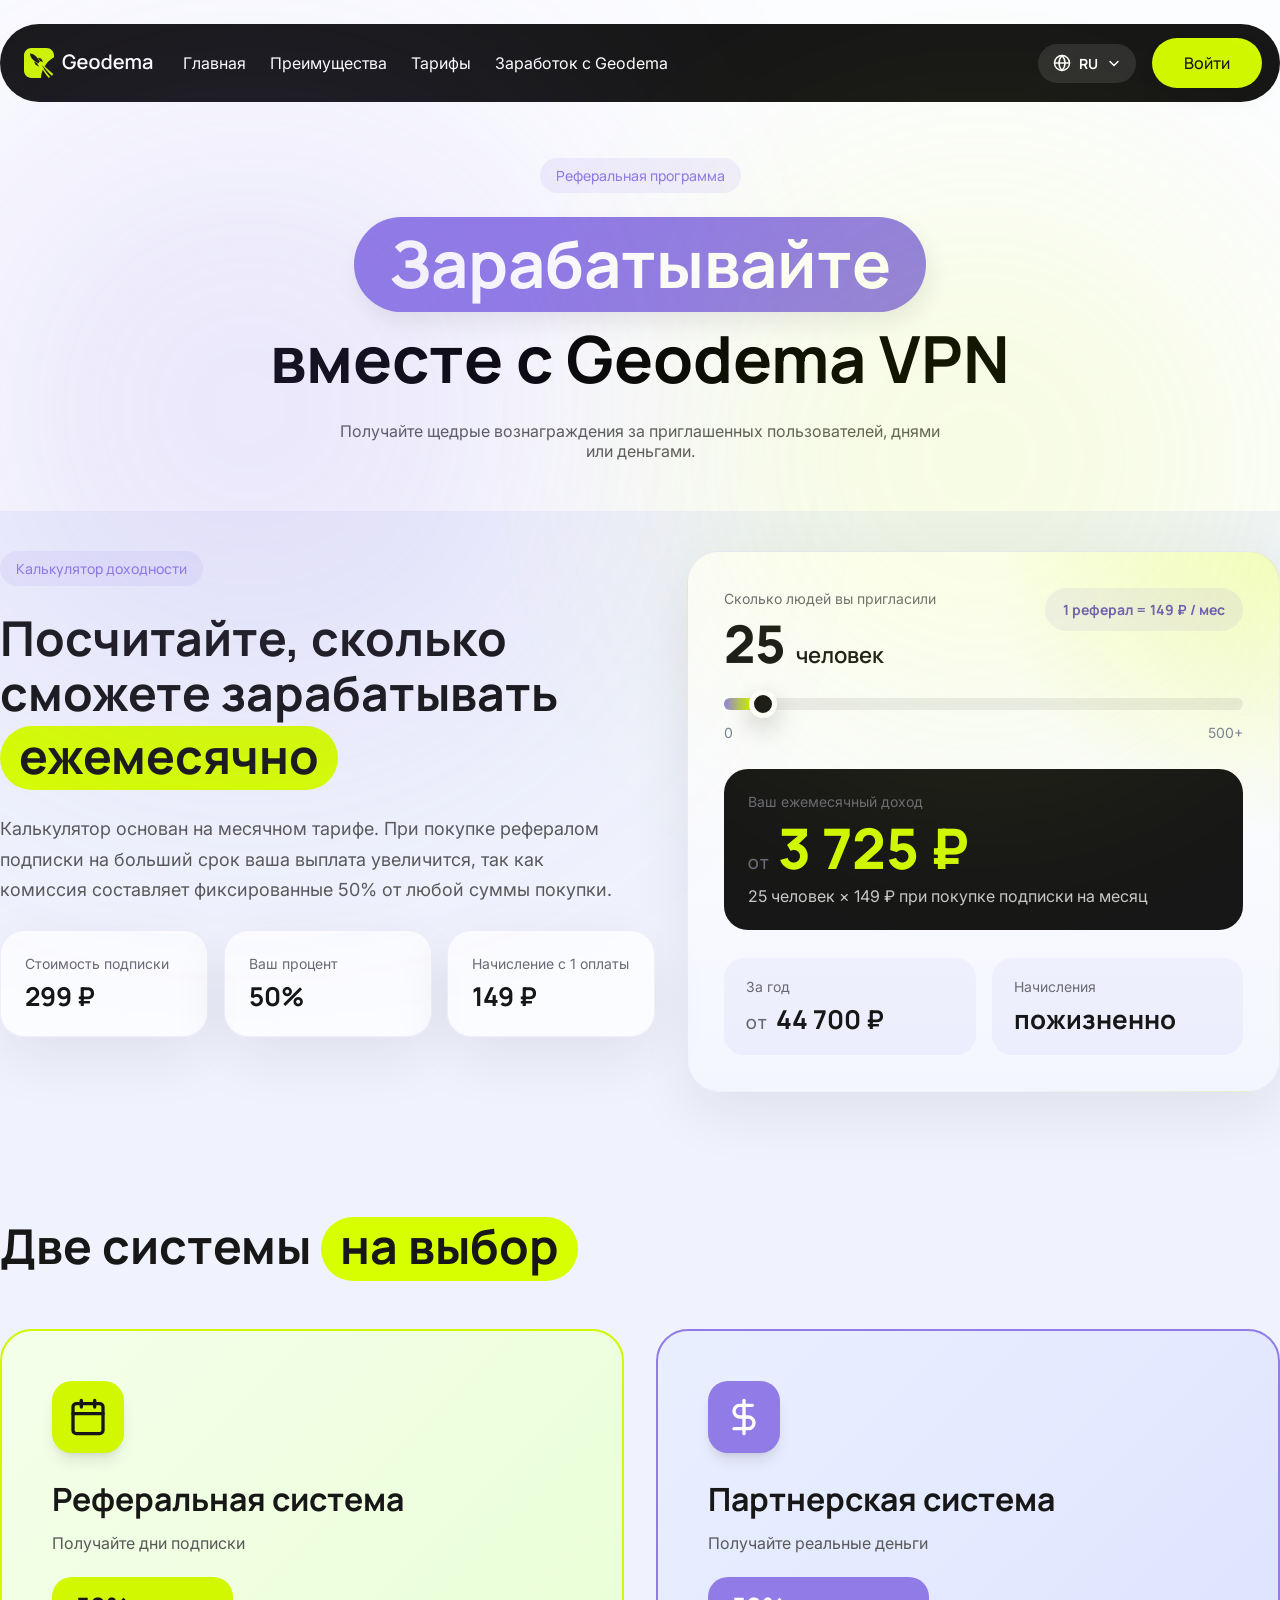
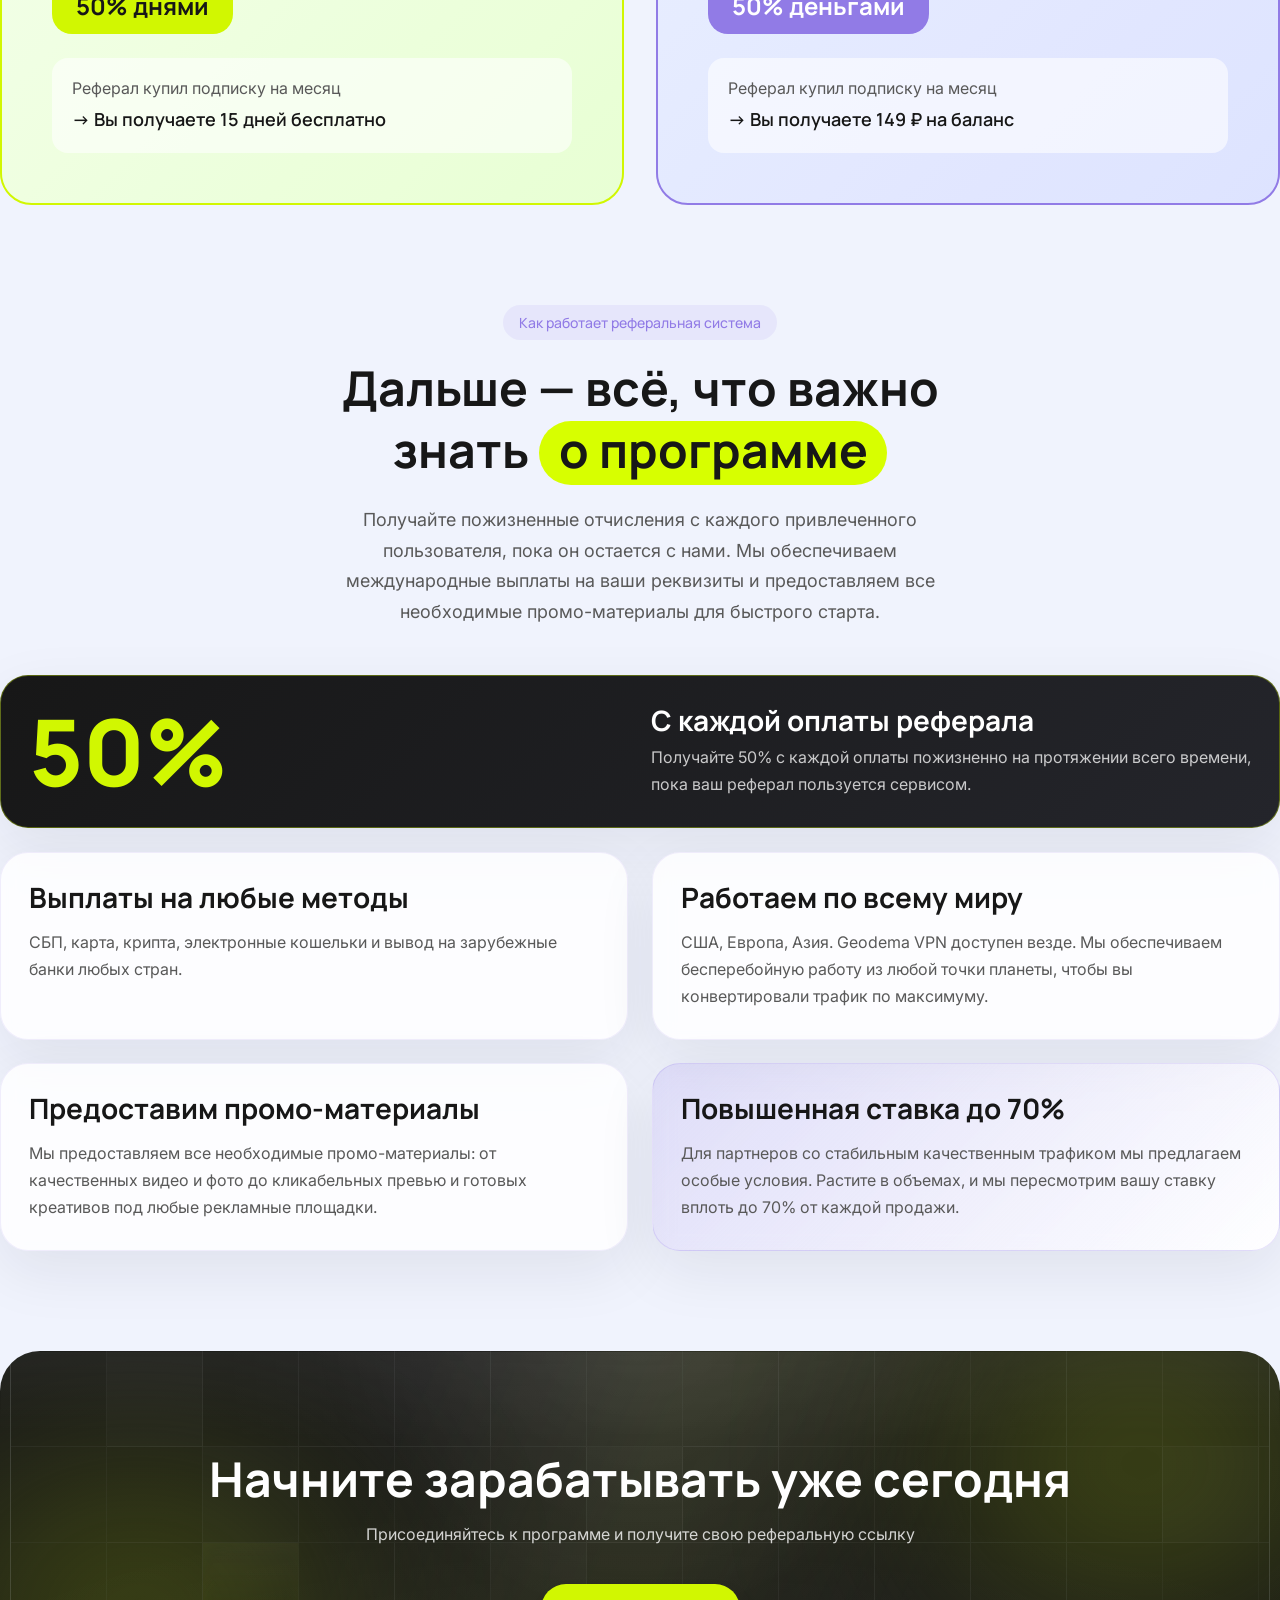
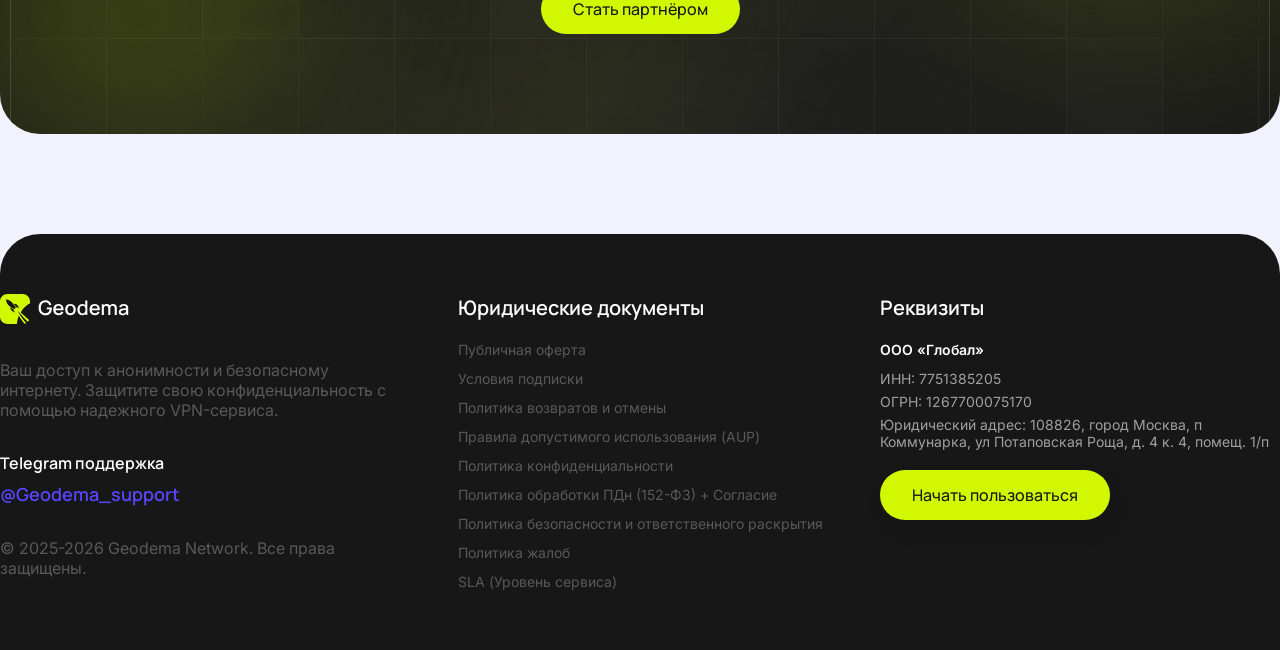
==== ref/index.html @ 22a50e5d "Update website" ====
<!doctype html>
<html lang="en">
  <head>
    <meta charset="UTF-8" />
    <meta name="viewport" content="width=device-width, initial-scale=1.0" />
    <title>Geodema VPN</title>
    <link rel="stylesheet" href="../assets/css/reset.css" />
    <link rel="stylesheet" href="../assets/css/styles.css" />
  </head>
  <body data-page="ref" class="ref">
    <header class="header">
      <div class="container">
        <div class="header__container">
          <a href="../" class="logo" aria-label="Geodema VPN">
            <svg
              xmlns="http://www.w3.org/2000/svg"
              width="129"
              height="30"
              viewBox="0 0 129 30"
              fill="none"
            >
              <path
                d="M22.6104 0C26.6915 1.01496e-05 30.0001 3.30851 30.0001 7.38972V9.29362C26.7713 11.0503 23.9774 13.5262 21.7708 16.628C21.3567 17.2178 20.8692 17.967 20.6666 18.3255C20.7137 18.385 20.7608 18.4444 20.8078 18.504C22.9475 20.6338 25.1759 22.6645 27.46 24.6165C28.0221 25.0964 28.5877 25.5714 29.1566 26.0417C28.8225 26.6778 28.3985 27.2592 27.9014 27.769C26.5568 26.5003 25.2556 25.2089 24.0122 23.9095C22.5418 22.3728 21.1523 20.8251 19.8674 19.2905C18.9545 18.1976 18.1828 17.3489 18.144 17.3742C18.0412 17.49 19.3658 19.9722 20.2918 21.3869C21.9358 23.8786 23.926 26.4802 26.1618 29.092C25.6506 29.3727 25.1028 29.5946 24.5272 29.7488C23.0214 27.8558 21.5802 25.9073 20.2078 23.9032C19.8272 23.3322 19.4543 22.7542 19.0956 22.1762L19.0927 22.1718C19.0053 22.0295 18.9203 21.8878 18.8372 21.7464C18.7489 21.9516 18.6347 22.2378 18.5169 22.5428C17.572 25.0466 17.0225 27.5344 16.8689 30H7.38972C3.30851 30 0 26.6915 0 22.6103V7.38972C0 3.30851 3.30851 1.07853e-05 7.38972 0H22.6104ZM10.7102 13.6308C10.4272 13.4122 10.1829 13.2579 10.1572 13.2836C10.08 13.3608 10.633 14.9684 11.0317 15.8558C11.4175 16.7304 11.4562 16.7562 13.3468 17.7593C15.3402 18.8011 15.4432 18.8139 14.6458 17.8493C13.8355 16.8847 13.4367 16.113 13.5139 15.7015C13.5653 15.4314 13.4238 15.3156 12.395 14.7112C11.7519 14.3253 10.9932 13.8366 10.7102 13.6308ZM7.37913 5.63078C7.08333 5.56648 6.67175 5.52785 6.46597 5.54072C6.08013 5.56644 6.08011 5.57932 6.11869 6.20951C6.23444 8.17731 7.64918 10.608 9.64261 12.2672C10.7745 13.2188 12.5622 14.3892 13.5525 14.8522L14.2728 15.1867L15.7132 13.7462L15.4174 13.1288C14.6972 11.6112 12.9608 9.23192 11.7776 8.12585C10.3886 6.82685 8.781 5.91374 7.37913 5.63078ZM15.1087 10.0164C14.4528 9.88777 13.9126 9.79777 13.8868 9.81062C13.8613 9.83654 14.1571 10.2995 14.5428 10.8524C14.9158 11.4183 15.3916 12.1642 15.5975 12.5372L15.9704 13.206H16.7035C17.5266 13.1932 18.0025 13.3988 18.7613 14.0805C19.0315 14.3249 19.2629 14.4921 19.2629 14.4407C19.2628 14.2734 18.3883 12.7302 17.6424 11.5726C16.8707 10.3894 16.845 10.3765 15.1087 10.0164Z"
                fill="#D1F701"
              />
              <path
                d="M45.29 21.3C44.3233 21.3 43.4333 21.1333 42.62 20.8C41.8067 20.46 41.1 19.9667 40.5 19.32C39.9 18.6733 39.4333 17.8867 39.1 16.96C38.7667 16.0333 38.6 14.98 38.6 13.8C38.6 12.2467 38.8833 10.9133 39.45 9.8C40.0167 8.68 40.8033 7.82 41.81 7.22C42.8167 6.61333 43.9767 6.31 45.29 6.31C46.9833 6.31 48.3333 6.70333 49.34 7.49C50.3533 8.27667 51.0433 9.36333 51.41 10.75L49.29 11.13C48.9967 10.27 48.5233 9.58333 47.87 9.07C47.2167 8.55667 46.3967 8.29667 45.41 8.29C44.39 8.28333 43.54 8.51 42.86 8.97C42.1867 9.43 41.68 10.0767 41.34 10.91C41 11.7367 40.8267 12.7 40.82 13.8C40.8133 14.9 40.98 15.8633 41.32 16.69C41.66 17.51 42.17 18.15 42.85 18.61C43.5367 19.07 44.39 19.3033 45.41 19.31C46.23 19.3233 46.9333 19.1733 47.52 18.86C48.1133 18.54 48.5833 18.0733 48.93 17.46C49.2767 16.8467 49.5 16.0933 49.6 15.2H46.8V13.52H51.82C51.8333 13.64 51.8433 13.8 51.85 14C51.8567 14.1933 51.86 14.3167 51.86 14.37C51.86 15.7033 51.6033 16.8933 51.09 17.94C50.5767 18.9867 49.83 19.81 48.85 20.41C47.87 21.0033 46.6833 21.3 45.29 21.3Z"
                fill="white"
              />
              <path
                d="M58.6431 21.3C57.5698 21.3 56.6265 21.0667 55.8131 20.6C55.0065 20.1267 54.3765 19.47 53.9231 18.63C53.4765 17.7833 53.2531 16.8033 53.2531 15.69C53.2531 14.51 53.4731 13.4867 53.9131 12.62C54.3598 11.7533 54.9798 11.0833 55.7731 10.61C56.5665 10.1367 57.4898 9.9 58.5431 9.9C59.6431 9.9 60.5798 10.1567 61.3531 10.67C62.1265 11.1767 62.7031 11.9 63.0831 12.84C63.4698 13.78 63.6231 14.8967 63.5431 16.19H61.4531V15.43C61.4398 14.1767 61.1998 13.25 60.7331 12.65C60.2731 12.05 59.5698 11.75 58.6231 11.75C57.5765 11.75 56.7898 12.08 56.2631 12.74C55.7365 13.4 55.4731 14.3533 55.4731 15.6C55.4731 16.7867 55.7365 17.7067 56.2631 18.36C56.7898 19.0067 57.5498 19.33 58.5431 19.33C59.1965 19.33 59.7598 19.1833 60.2331 18.89C60.7131 18.59 61.0865 18.1633 61.3531 17.61L63.4031 18.26C62.9831 19.2267 62.3465 19.9767 61.4931 20.51C60.6398 21.0367 59.6898 21.3 58.6431 21.3ZM54.7931 16.19V14.56H62.5031V16.19H54.7931Z"
                fill="white"
              />
              <path
                d="M70.4767 21.3C69.3967 21.3 68.4601 21.0567 67.6667 20.57C66.8734 20.0833 66.2601 19.4133 65.8267 18.56C65.4001 17.7 65.1867 16.71 65.1867 15.59C65.1867 14.4633 65.4067 13.4733 65.8467 12.62C66.2867 11.76 66.9034 11.0933 67.6967 10.62C68.4901 10.14 69.4167 9.9 70.4767 9.9C71.5567 9.9 72.4934 10.1433 73.2867 10.63C74.0801 11.1167 74.6934 11.7867 75.1267 12.64C75.5601 13.4933 75.7767 14.4767 75.7767 15.59C75.7767 16.7167 75.5567 17.71 75.1167 18.57C74.6834 19.4233 74.0701 20.0933 73.2767 20.58C72.4834 21.06 71.5501 21.3 70.4767 21.3ZM70.4767 19.33C71.5101 19.33 72.2801 18.9833 72.7867 18.29C73.3001 17.59 73.5567 16.69 73.5567 15.59C73.5567 14.4633 73.2967 13.5633 72.7767 12.89C72.2634 12.21 71.4967 11.87 70.4767 11.87C69.7767 11.87 69.2001 12.03 68.7467 12.35C68.2934 12.6633 67.9567 13.1 67.7367 13.66C67.5167 14.2133 67.4067 14.8567 67.4067 15.59C67.4067 16.7233 67.6667 17.63 68.1867 18.31C68.7067 18.99 69.4701 19.33 70.4767 19.33Z"
                fill="white"
              />
              <path
                d="M82.2642 21.3C81.2576 21.3 80.3876 21.05 79.6542 20.55C78.9276 20.05 78.3642 19.37 77.9642 18.51C77.5709 17.6433 77.3742 16.67 77.3742 15.59C77.3742 14.5033 77.5742 13.5333 77.9742 12.68C78.3742 11.82 78.9409 11.1433 79.6742 10.65C80.4142 10.15 81.2909 9.9 82.3042 9.9C83.3242 9.9 84.1809 10.15 84.8742 10.65C85.5742 11.1433 86.1009 11.82 86.4542 12.68C86.8142 13.54 86.9942 14.51 86.9942 15.59C86.9942 16.67 86.8142 17.64 86.4542 18.5C86.0942 19.36 85.5642 20.0433 84.8642 20.55C84.1642 21.05 83.2976 21.3 82.2642 21.3ZM82.5542 19.41C83.2409 19.41 83.8009 19.2467 84.2342 18.92C84.6676 18.5933 84.9842 18.1433 85.1842 17.57C85.3842 16.9967 85.4842 16.3367 85.4842 15.59C85.4842 14.8433 85.3809 14.1833 85.1742 13.61C84.9742 13.0367 84.6609 12.59 84.2342 12.27C83.8142 11.95 83.2776 11.79 82.6242 11.79C81.9309 11.79 81.3609 11.96 80.9142 12.3C80.4676 12.64 80.1342 13.0967 79.9142 13.67C79.7009 14.2433 79.5942 14.8833 79.5942 15.59C79.5942 16.3033 79.7009 16.95 79.9142 17.53C80.1342 18.1033 80.4609 18.56 80.8942 18.9C81.3342 19.24 81.8876 19.41 82.5542 19.41ZM85.4842 21V13.23H85.2442V6.6H87.3442V21H85.4842Z"
                fill="white"
              />
              <path
                d="M94.9322 21.3C93.8589 21.3 92.9155 21.0667 92.1022 20.6C91.2955 20.1267 90.6655 19.47 90.2122 18.63C89.7655 17.7833 89.5422 16.8033 89.5422 15.69C89.5422 14.51 89.7622 13.4867 90.2022 12.62C90.6488 11.7533 91.2689 11.0833 92.0622 10.61C92.8555 10.1367 93.7789 9.9 94.8322 9.9C95.9322 9.9 96.8689 10.1567 97.6422 10.67C98.4155 11.1767 98.9922 11.9 99.3722 12.84C99.7589 13.78 99.9122 14.8967 99.8322 16.19H97.7422V15.43C97.7289 14.1767 97.4889 13.25 97.0222 12.65C96.5622 12.05 95.8589 11.75 94.9122 11.75C93.8655 11.75 93.0788 12.08 92.5522 12.74C92.0255 13.4 91.7622 14.3533 91.7622 15.6C91.7622 16.7867 92.0255 17.7067 92.5522 18.36C93.0788 19.0067 93.8389 19.33 94.8322 19.33C95.4855 19.33 96.0489 19.1833 96.5222 18.89C97.0022 18.59 97.3755 18.1633 97.6422 17.61L99.6922 18.26C99.2722 19.2267 98.6355 19.9767 97.7822 20.51C96.9289 21.0367 95.9789 21.3 94.9322 21.3ZM91.0822 16.19V14.56H98.7922V16.19H91.0822Z"
                fill="white"
              />
              <path
                d="M114.723 21L114.733 14.27C114.733 13.49 114.533 12.8833 114.133 12.45C113.733 12.01 113.206 11.79 112.553 11.79C112.153 11.79 111.786 11.8833 111.453 12.07C111.126 12.25 110.859 12.5233 110.653 12.89C110.453 13.25 110.353 13.7033 110.353 14.25L109.343 13.74C109.329 12.98 109.489 12.3133 109.823 11.74C110.163 11.1667 110.623 10.7233 111.203 10.41C111.783 10.09 112.433 9.93 113.153 9.93C114.319 9.93 115.223 10.28 115.863 10.98C116.503 11.68 116.823 12.61 116.823 13.77L116.813 21H114.723ZM101.773 21V10.2H103.633V13.32H103.873V21H101.773ZM108.253 21L108.263 14.31C108.263 13.5233 108.063 12.9067 107.663 12.46C107.269 12.0133 106.739 11.79 106.073 11.79C105.413 11.79 104.879 12.0167 104.473 12.47C104.073 12.9233 103.873 13.5167 103.873 14.25L102.873 13.61C102.873 12.9033 103.043 12.2733 103.383 11.72C103.723 11.1667 104.183 10.73 104.763 10.41C105.343 10.09 105.999 9.93 106.733 9.93C107.499 9.93 108.153 10.0933 108.693 10.42C109.233 10.74 109.643 11.19 109.923 11.77C110.209 12.35 110.353 13.0233 110.353 13.79L110.343 21H108.253Z"
                fill="white"
              />
              <path
                d="M122.47 21.3C121.67 21.3 121 21.1533 120.46 20.86C119.92 20.56 119.51 20.1667 119.23 19.68C118.956 19.1867 118.82 18.6467 118.82 18.06C118.82 17.5133 118.916 17.0333 119.11 16.62C119.303 16.2067 119.59 15.8567 119.97 15.57C120.35 15.2767 120.816 15.04 121.37 14.86C121.85 14.72 122.393 14.5967 123 14.49C123.606 14.3833 124.243 14.2833 124.91 14.19C125.583 14.0967 126.25 14.0033 126.91 13.91L126.15 14.33C126.163 13.4833 125.983 12.8567 125.61 12.45C125.243 12.0367 124.61 11.83 123.71 11.83C123.143 11.83 122.623 11.9633 122.15 12.23C121.676 12.49 121.346 12.9233 121.16 13.53L119.21 12.93C119.476 12.0033 119.983 11.2667 120.73 10.72C121.483 10.1733 122.483 9.9 123.73 9.9C124.696 9.9 125.536 10.0667 126.25 10.4C126.97 10.7267 127.496 11.2467 127.83 11.96C128.003 12.3133 128.11 12.6867 128.15 13.08C128.19 13.4733 128.21 13.8967 128.21 14.35V21H126.36V18.53L126.72 18.85C126.273 19.6767 125.703 20.2933 125.01 20.7C124.323 21.1 123.476 21.3 122.47 21.3ZM122.84 19.59C123.433 19.59 123.943 19.4867 124.37 19.28C124.796 19.0667 125.14 18.7967 125.4 18.47C125.66 18.1433 125.83 17.8033 125.91 17.45C126.023 17.13 126.086 16.77 126.1 16.37C126.12 15.97 126.13 15.65 126.13 15.41L126.81 15.66C126.15 15.76 125.55 15.85 125.01 15.93C124.47 16.01 123.98 16.09 123.54 16.17C123.106 16.2433 122.72 16.3333 122.38 16.44C122.093 16.54 121.836 16.66 121.61 16.8C121.39 16.94 121.213 17.11 121.08 17.31C120.953 17.51 120.89 17.7533 120.89 18.04C120.89 18.32 120.96 18.58 121.1 18.82C121.24 19.0533 121.453 19.24 121.74 19.38C122.026 19.52 122.393 19.59 122.84 19.59Z"
                fill="white"
              />
            </svg>
          </a>

          <button
            class="burger"
            type="button"
            aria-label="Открыть меню"
            aria-expanded="false"
          >
            <span></span>
            <span></span>
            <span></span>
          </button>

          <nav class="header__nav" id="mobileMenu">
            <ul class="navbar">
              <li><a href="../" class="navbar__item">Главная</a></li>
              <li>
                <a href="../#features" class="navbar__item">Преимущества</a>
              </li>
              <li><a href="../#prices" class="navbar__item">Тарифы</a></li>
              <li><a href="#" class="navbar__item">Заработок с Geodema</a></li>
            </ul>

            <div class="header__actions">
              <div class="language-switcher">
                <button
                  class="language language__trigger"
                  type="button"
                  aria-haspopup="menu"
                  aria-expanded="false"
                  aria-controls="language-menu"
                  aria-label="Выбрать язык"
                >
                  <svg
                    width="18"
                    height="18"
                    viewBox="0 0 18 18"
                    fill="none"
                    xmlns="http://www.w3.org/2000/svg"
                  >
                    <g clip-path="url(#clip0_3_4755)">
                      <path
                        d="M9 16.5C13.1421 16.5 16.5 13.1421 16.5 9C16.5 4.85786 13.1421 1.5 9 1.5C4.85786 1.5 1.5 4.85786 1.5 9C1.5 13.1421 4.85786 16.5 9 16.5Z"
                        stroke="white"
                        stroke-width="1.5"
                        stroke-linecap="round"
                        stroke-linejoin="round"
                      />
                      <path
                        d="M9 1.5C7.07418 3.52212 6 6.20756 6 9C6 11.7924 7.07418 14.4779 9 16.5C10.9258 14.4779 12 11.7924 12 9C12 6.20756 10.9258 3.52212 9 1.5Z"
                        stroke="white"
                        stroke-width="1.5"
                        stroke-linecap="round"
                        stroke-linejoin="round"
                      />
                      <path
                        d="M1.5 9H16.5"
                        stroke="white"
                        stroke-width="1.5"
                        stroke-linecap="round"
                        stroke-linejoin="round"
                      />
                    </g>
                    <defs>
                      <clipPath id="clip0_3_4755">
                        <rect width="18" height="18" fill="white" />
                      </clipPath>
                    </defs>
                  </svg>

                  <span class="language__current">RU</span>

                  <svg
                    class="language__chevron"
                    width="14"
                    height="14"
                    viewBox="0 0 14 14"
                    fill="none"
                    xmlns="http://www.w3.org/2000/svg"
                    aria-hidden="true"
                  >
                    <path
                      d="M3 5.5L7 9.5L11 5.5"
                      stroke="white"
                      stroke-width="1.5"
                      stroke-linecap="round"
                      stroke-linejoin="round"
                    />
                  </svg>
                </button>

                <div class="language__menu" id="language-menu" role="menu">
                  <button
                    class="language__option"
                    type="button"
                    role="menuitemradio"
                    aria-checked="true"
                    data-lang="ru"
                  >
                    <span class="language__option-code">RU</span>
                    <span class="language__option-label">Русский</span>
                  </button>

                  <button
                    class="language__option"
                    type="button"
                    role="menuitemradio"
                    aria-checked="false"
                    data-lang="en"
                  >
                    <span class="language__option-code">EN</span>
                    <span class="language__option-label">English</span>
                  </button>
                </div>
              </div>

              <a href="https://app.geodema.org" class="btn main">Войти</a>
            </div>
          </nav>
        </div>
      </div>
    </header>
    <section class="ref__home">
      <div class="container container__ref__home">
        <span class="badge">Реферальная программа</span>
        <h1><span>Зарабатывайте</span> вместе с Geodema VPN</h1>
        <p>
          Получайте щедрые вознаграждения за приглашенных пользователей, днями
          или деньгами.
        </p>
        <div class="blur__purp"></div>
        <div class="blur__gr"></div>
      </div>
    </section>
    <section class="calc">
      <div class="container calc__container">
        <div class="ref-profit" data-price="299" data-reward="149">
          <div class="ref-profit__content">
            <span class="badge">Калькулятор доходности</span>
            <h2>
              Посчитайте, сколько сможете зарабатывать
              <span class="highlight">ежемесячно</span>
            </h2>
            <p>
              Калькулятор основан на месячном тарифе. При покупке рефералом
              подписки на больший срок ваша выплата увеличится, так как комиссия
              составляет фиксированные 50% от любой суммы покупки.
            </p>

            <div class="ref-profit__stats">
              <div class="ref-profit__stat">
                <span>Стоимость подписки</span>
                <strong>299 ₽</strong>
              </div>
              <div class="ref-profit__stat">
                <span>Ваш процент</span>
                <strong>50%</strong>
              </div>
              <div class="ref-profit__stat">
                <span>Начисление с 1 оплаты</span>
                <strong>149 ₽</strong>
              </div>
            </div>
          </div>

          <div class="ref-profit__card">
            <div class="ref-profit__card-top">
              <div>
                <span class="ref-profit__eyebrow"
                  >Сколько людей вы пригласили</span
                >
                <div class="ref-profit__people">
                  <span data-ref-people>25</span>
                  <span data-ref-people-label>человек</span>
                </div>
              </div>

              <div class="ref-profit__pill">1 реферал = 149 ₽ / мес</div>
            </div>

            <div class="ref-profit__range-wrap">
              <input
                class="ref-profit__range"
                type="range"
                min="0"
                max="500"
                step="1"
                value="25"
                data-ref-range
                aria-label="Количество приглашённых пользователей"
              />
              <div class="ref-profit__scale">
                <span>0</span>
                <span>500+</span>
              </div>
            </div>

            <div class="ref-profit__result">
              <span>Ваш ежемесячный доход</span>
              <strong class="ref-profit__value">
                <span class="ref-profit__from">от</span>
                <span data-ref-income>3 725 ₽</span>
              </strong>
              <p data-ref-formula>
                25 человек × 149 ₽ при покупке подписки на месяц
              </p>
            </div>

            <div class="ref-profit__summary">
              <div>
                <span>За год</span>
                <strong class="ref-profit__summary-value">
                  <span class="ref-profit__from">от</span>
                  <span data-ref-year>44 700 ₽</span>
                </strong>
              </div>
              <div>
                <span>Начисления</span>
                <strong>пожизненно</strong>
              </div>
            </div>
          </div>
        </div>
      </div>
    </section>
    <section class="variants">
      <div class="container variants__container">
        <h2>Две системы <span class="highlight">на выбор</span></h2>
        <div>
          <div>
            <header>
              <div class="icon">
                <svg
                  xmlns="http://www.w3.org/2000/svg"
                  width="40"
                  height="40"
                  viewBox="0 0 40 40"
                  fill="none"
                >
                  <path
                    d="M13.333 3.33333V9.99999"
                    stroke="#171717"
                    stroke-width="3.33333"
                    stroke-linecap="round"
                    stroke-linejoin="round"
                  />
                  <path
                    d="M26.667 3.33333V9.99999"
                    stroke="#171717"
                    stroke-width="3.33333"
                    stroke-linecap="round"
                    stroke-linejoin="round"
                  />
                  <path
                    d="M31.6667 6.66667H8.33333C6.49238 6.66667 5 8.15906 5 10V33.3333C5 35.1743 6.49238 36.6667 8.33333 36.6667H31.6667C33.5076 36.6667 35 35.1743 35 33.3333V10C35 8.15906 33.5076 6.66667 31.6667 6.66667Z"
                    stroke="#171717"
                    stroke-width="3.33333"
                    stroke-linecap="round"
                    stroke-linejoin="round"
                  />
                  <path
                    d="M5 16.6667H35"
                    stroke="#171717"
                    stroke-width="3.33333"
                    stroke-linecap="round"
                    stroke-linejoin="round"
                  />
                </svg>
              </div>
            </header>
            <div>
              <h3>Реферальная система</h3>
              <p>Получайте дни подписки</p>
            </div>
            <span class="reward">50% днями</span>
            <div>
              <span>Реферал купил подписку на месяц</span>
              <p>→ Вы получаете 15 дней бесплатно</p>
            </div>
          </div>
          <div>
            <header>
              <div class="icon">
                <svg
                  xmlns="http://www.w3.org/2000/svg"
                  width="40"
                  height="40"
                  viewBox="0 0 40 40"
                  fill="none"
                >
                  <path
                    d="M20 3.33333V36.6667"
                    stroke="white"
                    stroke-width="3.33333"
                    stroke-linecap="round"
                    stroke-linejoin="round"
                  />
                  <path
                    d="M28.3333 8.33333H15.8333C14.2862 8.33333 12.8025 8.94791 11.7085 10.0419C10.6146 11.1358 10 12.6196 10 14.1667C10 15.7138 10.6146 17.1975 11.7085 18.2915C12.8025 19.3854 14.2862 20 15.8333 20H24.1667C25.7138 20 27.1975 20.6146 28.2915 21.7085C29.3854 22.8025 30 24.2862 30 25.8333C30 27.3804 29.3854 28.8642 28.2915 29.9581C27.1975 31.0521 25.7138 31.6667 24.1667 31.6667H10"
                    stroke="white"
                    stroke-width="3.33333"
                    stroke-linecap="round"
                    stroke-linejoin="round"
                  />
                </svg>
              </div>
            </header>
            <div>
              <h3>Партнерская система</h3>
              <p>Получайте реальные деньги</p>
            </div>
            <span class="reward">50% деньгами</span>
            <div>
              <span>Реферал купил подписку на месяц</span>
              <p>→ Вы получаете 149 ₽ на баланс</p>
            </div>
          </div>
        </div>
      </div>
    </section>
    <section class="ref-details">
      <div class="container ref-details__container">
        <div class="ref-details__intro">
          <span class="badge">Как работает реферальная система</span>
          <h2>
            Дальше — всё, что важно знать
            <span class="highlight">о программе</span>
          </h2>
          <p>
            Получайте пожизненные отчисления с каждого привлеченного
            пользователя, пока он остается с нами. Мы обеспечиваем международные
            выплаты на ваши реквизиты и предоставляем все необходимые
            промо-материалы для быстрого старта.
          </p>
        </div>

        <div class="ref-details__grid">
          <article class="ref-details__card ref-details__card--highlight">
            <span class="ref-details__number">50%</span>
            <div>
              <h3>С каждой оплаты реферала</h3>
              <p>
                Получайте 50% с каждой оплаты пожизненно на протяжении всего
                времени, пока ваш реферал пользуется сервисом.
              </p>
            </div>
          </article>

          <article class="ref-details__card">
            <h3>Выплаты на любые методы</h3>
            <p>
              СБП, карта, крипта, электронные кошельки и вывод на зарубежные
              банки любых стран.
            </p>
          </article>

          <article class="ref-details__card">
            <h3>Работаем по всему миру</h3>
            <p>
              США, Европа, Азия. Geodema VPN доступен везде. Мы обеспечиваем
              бесперебойную работу из любой точки планеты, чтобы вы
              конвертировали трафик по максимуму.
            </p>
          </article>

          <article class="ref-details__card">
            <h3>Предоставим промо-материалы</h3>
            <p>
              Мы предоставляем все необходимые промо-материалы: от качественных
              видео и фото до кликабельных превью и готовых креативов под любые
              рекламные площадки.
            </p>
          </article>

          <article class="ref-details__card ref-details__card--accent">
            <h3>Повышенная ставка до 70%</h3>
            <p>
              Для партнеров со стабильным качественным трафиком мы предлагаем
              особые условия. Растите в объемах, и мы пересмотрим вашу ставку
              вплоть до 70% от каждой продажи.
            </p>
          </article>
        </div>
      </div>
    </section>
    <section class="cta">
      <div class="container cta__container">
        <h2>Начните зарабатывать уже сегодня</h2>
        <p>Присоединяйтесь к программе и получите свою реферальную ссылку</p>
        <button class="btn main">Стать партнёром</button>
      </div>
    </section>
    <footer class="footer">
      <div class="container footer__container">
        <div>
          <a href="../">
            <svg
              xmlns="http://www.w3.org/2000/svg"
              width="129"
              height="30"
              viewBox="0 0 129 30"
              fill="none"
            >
              <path
                d="M22.6104 0C26.6915 1.01496e-05 30.0001 3.30851 30.0001 7.38972V9.29362C26.7713 11.0503 23.9774 13.5262 21.7708 16.628C21.3567 17.2178 20.8692 17.967 20.6666 18.3255C20.7137 18.385 20.7608 18.4444 20.8078 18.504C22.9475 20.6338 25.1759 22.6645 27.46 24.6165C28.0221 25.0964 28.5877 25.5714 29.1566 26.0417C28.8225 26.6778 28.3985 27.2592 27.9014 27.769C26.5568 26.5003 25.2556 25.2089 24.0122 23.9095C22.5418 22.3728 21.1523 20.8251 19.8674 19.2905C18.9545 18.1976 18.1828 17.3489 18.144 17.3742C18.0412 17.49 19.3658 19.9722 20.2918 21.3869C21.9358 23.8786 23.926 26.4802 26.1618 29.092C25.6506 29.3727 25.1028 29.5946 24.5272 29.7488C23.0214 27.8558 21.5802 25.9073 20.2078 23.9032C19.8272 23.3322 19.4543 22.7542 19.0956 22.1762L19.0927 22.1718C19.0053 22.0295 18.9203 21.8878 18.8372 21.7464C18.7489 21.9516 18.6347 22.2378 18.5169 22.5428C17.572 25.0466 17.0225 27.5344 16.8689 30H7.38972C3.30851 30 0 26.6915 0 22.6103V7.38972C0 3.30851 3.30851 1.07853e-05 7.38972 0H22.6104ZM10.7102 13.6308C10.4272 13.4122 10.1829 13.2579 10.1572 13.2836C10.08 13.3608 10.633 14.9684 11.0317 15.8558C11.4175 16.7304 11.4562 16.7562 13.3468 17.7593C15.3402 18.8011 15.4432 18.8139 14.6458 17.8493C13.8355 16.8847 13.4367 16.113 13.5139 15.7015C13.5653 15.4314 13.4238 15.3156 12.395 14.7112C11.7519 14.3253 10.9932 13.8366 10.7102 13.6308ZM7.37913 5.63078C7.08333 5.56648 6.67175 5.52785 6.46597 5.54072C6.08013 5.56644 6.08011 5.57932 6.11869 6.20951C6.23444 8.17731 7.64918 10.608 9.64261 12.2672C10.7745 13.2188 12.5622 14.3892 13.5525 14.8522L14.2728 15.1867L15.7132 13.7462L15.4174 13.1288C14.6972 11.6112 12.9608 9.23192 11.7776 8.12585C10.3886 6.82685 8.781 5.91374 7.37913 5.63078ZM15.1087 10.0164C14.4528 9.88777 13.9126 9.79777 13.8868 9.81062C13.8613 9.83654 14.1571 10.2995 14.5428 10.8524C14.9158 11.4183 15.3916 12.1642 15.5975 12.5372L15.9704 13.206H16.7035C17.5266 13.1932 18.0025 13.3988 18.7613 14.0805C19.0315 14.3249 19.2629 14.4921 19.2629 14.4407C19.2628 14.2734 18.3883 12.7302 17.6424 11.5726C16.8707 10.3894 16.845 10.3765 15.1087 10.0164Z"
                fill="#D1F701"
              />
              <path
                d="M45.29 21.3C44.3233 21.3 43.4333 21.1333 42.62 20.8C41.8067 20.46 41.1 19.9667 40.5 19.32C39.9 18.6733 39.4333 17.8867 39.1 16.96C38.7667 16.0333 38.6 14.98 38.6 13.8C38.6 12.2467 38.8833 10.9133 39.45 9.8C40.0167 8.68 40.8033 7.82 41.81 7.22C42.8167 6.61333 43.9767 6.31 45.29 6.31C46.9833 6.31 48.3333 6.70333 49.34 7.49C50.3533 8.27667 51.0433 9.36333 51.41 10.75L49.29 11.13C48.9967 10.27 48.5233 9.58333 47.87 9.07C47.2167 8.55667 46.3967 8.29667 45.41 8.29C44.39 8.28333 43.54 8.51 42.86 8.97C42.1867 9.43 41.68 10.0767 41.34 10.91C41 11.7367 40.8267 12.7 40.82 13.8C40.8133 14.9 40.98 15.8633 41.32 16.69C41.66 17.51 42.17 18.15 42.85 18.61C43.5367 19.07 44.39 19.3033 45.41 19.31C46.23 19.3233 46.9333 19.1733 47.52 18.86C48.1133 18.54 48.5833 18.0733 48.93 17.46C49.2767 16.8467 49.5 16.0933 49.6 15.2H46.8V13.52H51.82C51.8333 13.64 51.8433 13.8 51.85 14C51.8567 14.1933 51.86 14.3167 51.86 14.37C51.86 15.7033 51.6033 16.8933 51.09 17.94C50.5767 18.9867 49.83 19.81 48.85 20.41C47.87 21.0033 46.6833 21.3 45.29 21.3Z"
                fill="white"
              />
              <path
                d="M58.6431 21.3C57.5698 21.3 56.6265 21.0667 55.8131 20.6C55.0065 20.1267 54.3765 19.47 53.9231 18.63C53.4765 17.7833 53.2531 16.8033 53.2531 15.69C53.2531 14.51 53.4731 13.4867 53.9131 12.62C54.3598 11.7533 54.9798 11.0833 55.7731 10.61C56.5665 10.1367 57.4898 9.9 58.5431 9.9C59.6431 9.9 60.5798 10.1567 61.3531 10.67C62.1265 11.1767 62.7031 11.9 63.0831 12.84C63.4698 13.78 63.6231 14.8967 63.5431 16.19H61.4531V15.43C61.4398 14.1767 61.1998 13.25 60.7331 12.65C60.2731 12.05 59.5698 11.75 58.6231 11.75C57.5765 11.75 56.7898 12.08 56.2631 12.74C55.7365 13.4 55.4731 14.3533 55.4731 15.6C55.4731 16.7867 55.7365 17.7067 56.2631 18.36C56.7898 19.0067 57.5498 19.33 58.5431 19.33C59.1965 19.33 59.7598 19.1833 60.2331 18.89C60.7131 18.59 61.0865 18.1633 61.3531 17.61L63.4031 18.26C62.9831 19.2267 62.3465 19.9767 61.4931 20.51C60.6398 21.0367 59.6898 21.3 58.6431 21.3ZM54.7931 16.19V14.56H62.5031V16.19H54.7931Z"
                fill="white"
              />
              <path
                d="M70.4767 21.3C69.3967 21.3 68.4601 21.0567 67.6667 20.57C66.8734 20.0833 66.2601 19.4133 65.8267 18.56C65.4001 17.7 65.1867 16.71 65.1867 15.59C65.1867 14.4633 65.4067 13.4733 65.8467 12.62C66.2867 11.76 66.9034 11.0933 67.6967 10.62C68.4901 10.14 69.4167 9.9 70.4767 9.9C71.5567 9.9 72.4934 10.1433 73.2867 10.63C74.0801 11.1167 74.6934 11.7867 75.1267 12.64C75.5601 13.4933 75.7767 14.4767 75.7767 15.59C75.7767 16.7167 75.5567 17.71 75.1167 18.57C74.6834 19.4233 74.0701 20.0933 73.2767 20.58C72.4834 21.06 71.5501 21.3 70.4767 21.3ZM70.4767 19.33C71.5101 19.33 72.2801 18.9833 72.7867 18.29C73.3001 17.59 73.5567 16.69 73.5567 15.59C73.5567 14.4633 73.2967 13.5633 72.7767 12.89C72.2634 12.21 71.4967 11.87 70.4767 11.87C69.7767 11.87 69.2001 12.03 68.7467 12.35C68.2934 12.6633 67.9567 13.1 67.7367 13.66C67.5167 14.2133 67.4067 14.8567 67.4067 15.59C67.4067 16.7233 67.6667 17.63 68.1867 18.31C68.7067 18.99 69.4701 19.33 70.4767 19.33Z"
                fill="white"
              />
              <path
                d="M82.2642 21.3C81.2576 21.3 80.3876 21.05 79.6542 20.55C78.9276 20.05 78.3642 19.37 77.9642 18.51C77.5709 17.6433 77.3742 16.67 77.3742 15.59C77.3742 14.5033 77.5742 13.5333 77.9742 12.68C78.3742 11.82 78.9409 11.1433 79.6742 10.65C80.4142 10.15 81.2909 9.9 82.3042 9.9C83.3242 9.9 84.1809 10.15 84.8742 10.65C85.5742 11.1433 86.1009 11.82 86.4542 12.68C86.8142 13.54 86.9942 14.51 86.9942 15.59C86.9942 16.67 86.8142 17.64 86.4542 18.5C86.0942 19.36 85.5642 20.0433 84.8642 20.55C84.1642 21.05 83.2976 21.3 82.2642 21.3ZM82.5542 19.41C83.2409 19.41 83.8009 19.2467 84.2342 18.92C84.6676 18.5933 84.9842 18.1433 85.1842 17.57C85.3842 16.9967 85.4842 16.3367 85.4842 15.59C85.4842 14.8433 85.3809 14.1833 85.1742 13.61C84.9742 13.0367 84.6609 12.59 84.2342 12.27C83.8142 11.95 83.2776 11.79 82.6242 11.79C81.9309 11.79 81.3609 11.96 80.9142 12.3C80.4676 12.64 80.1342 13.0967 79.9142 13.67C79.7009 14.2433 79.5942 14.8833 79.5942 15.59C79.5942 16.3033 79.7009 16.95 79.9142 17.53C80.1342 18.1033 80.4609 18.56 80.8942 18.9C81.3342 19.24 81.8876 19.41 82.5542 19.41ZM85.4842 21V13.23H85.2442V6.6H87.3442V21H85.4842Z"
                fill="white"
              />
              <path
                d="M94.9322 21.3C93.8589 21.3 92.9155 21.0667 92.1022 20.6C91.2955 20.1267 90.6655 19.47 90.2122 18.63C89.7655 17.7833 89.5422 16.8033 89.5422 15.69C89.5422 14.51 89.7622 13.4867 90.2022 12.62C90.6488 11.7533 91.2689 11.0833 92.0622 10.61C92.8555 10.1367 93.7789 9.9 94.8322 9.9C95.9322 9.9 96.8689 10.1567 97.6422 10.67C98.4155 11.1767 98.9922 11.9 99.3722 12.84C99.7589 13.78 99.9122 14.8967 99.8322 16.19H97.7422V15.43C97.7289 14.1767 97.4889 13.25 97.0222 12.65C96.5622 12.05 95.8589 11.75 94.9122 11.75C93.8655 11.75 93.0788 12.08 92.5522 12.74C92.0255 13.4 91.7622 14.3533 91.7622 15.6C91.7622 16.7867 92.0255 17.7067 92.5522 18.36C93.0788 19.0067 93.8389 19.33 94.8322 19.33C95.4855 19.33 96.0489 19.1833 96.5222 18.89C97.0022 18.59 97.3755 18.1633 97.6422 17.61L99.6922 18.26C99.2722 19.2267 98.6355 19.9767 97.7822 20.51C96.9289 21.0367 95.9789 21.3 94.9322 21.3ZM91.0822 16.19V14.56H98.7922V16.19H91.0822Z"
                fill="white"
              />
              <path
                d="M114.723 21L114.733 14.27C114.733 13.49 114.533 12.8833 114.133 12.45C113.733 12.01 113.206 11.79 112.553 11.79C112.153 11.79 111.786 11.8833 111.453 12.07C111.126 12.25 110.859 12.5233 110.653 12.89C110.453 13.25 110.353 13.7033 110.353 14.25L109.343 13.74C109.329 12.98 109.489 12.3133 109.823 11.74C110.163 11.1667 110.623 10.7233 111.203 10.41C111.783 10.09 112.433 9.93 113.153 9.93C114.319 9.93 115.223 10.28 115.863 10.98C116.503 11.68 116.823 12.61 116.823 13.77L116.813 21H114.723ZM101.773 21V10.2H103.633V13.32H103.873V21H101.773ZM108.253 21L108.263 14.31C108.263 13.5233 108.063 12.9067 107.663 12.46C107.269 12.0133 106.739 11.79 106.073 11.79C105.413 11.79 104.879 12.0167 104.473 12.47C104.073 12.9233 103.873 13.5167 103.873 14.25L102.873 13.61C102.873 12.9033 103.043 12.2733 103.383 11.72C103.723 11.1667 104.183 10.73 104.763 10.41C105.343 10.09 105.999 9.93 106.733 9.93C107.499 9.93 108.153 10.0933 108.693 10.42C109.233 10.74 109.643 11.19 109.923 11.77C110.209 12.35 110.353 13.0233 110.353 13.79L110.343 21H108.253Z"
                fill="white"
              />
              <path
                d="M122.47 21.3C121.67 21.3 121 21.1533 120.46 20.86C119.92 20.56 119.51 20.1667 119.23 19.68C118.956 19.1867 118.82 18.6467 118.82 18.06C118.82 17.5133 118.916 17.0333 119.11 16.62C119.303 16.2067 119.59 15.8567 119.97 15.57C120.35 15.2767 120.816 15.04 121.37 14.86C121.85 14.72 122.393 14.5967 123 14.49C123.606 14.3833 124.243 14.2833 124.91 14.19C125.583 14.0967 126.25 14.0033 126.91 13.91L126.15 14.33C126.163 13.4833 125.983 12.8567 125.61 12.45C125.243 12.0367 124.61 11.83 123.71 11.83C123.143 11.83 122.623 11.9633 122.15 12.23C121.676 12.49 121.346 12.9233 121.16 13.53L119.21 12.93C119.476 12.0033 119.983 11.2667 120.73 10.72C121.483 10.1733 122.483 9.9 123.73 9.9C124.696 9.9 125.536 10.0667 126.25 10.4C126.97 10.7267 127.496 11.2467 127.83 11.96C128.003 12.3133 128.11 12.6867 128.15 13.08C128.19 13.4733 128.21 13.8967 128.21 14.35V21H126.36V18.53L126.72 18.85C126.273 19.6767 125.703 20.2933 125.01 20.7C124.323 21.1 123.476 21.3 122.47 21.3ZM122.84 19.59C123.433 19.59 123.943 19.4867 124.37 19.28C124.796 19.0667 125.14 18.7967 125.4 18.47C125.66 18.1433 125.83 17.8033 125.91 17.45C126.023 17.13 126.086 16.77 126.1 16.37C126.12 15.97 126.13 15.65 126.13 15.41L126.81 15.66C126.15 15.76 125.55 15.85 125.01 15.93C124.47 16.01 123.98 16.09 123.54 16.17C123.106 16.2433 122.72 16.3333 122.38 16.44C122.093 16.54 121.836 16.66 121.61 16.8C121.39 16.94 121.213 17.11 121.08 17.31C120.953 17.51 120.89 17.7533 120.89 18.04C120.89 18.32 120.96 18.58 121.1 18.82C121.24 19.0533 121.453 19.24 121.74 19.38C122.026 19.52 122.393 19.59 122.84 19.59Z"
                fill="white"
              />
            </svg>
          </a>
          <p>
            Ваш доступ к анонимности и безопасному интернету. Защитите свою
            конфиденциальность с помощью надежного VPN-сервиса.
          </p>
          <a href="https://t.me/geodema_support"
            >Telegram поддержка<br /><span>@Geodema_support</span></a
          >
          <span>© 2025-2026 Geodema Network. Все права защищены.</span>
        </div>
        <div>
          <a href="../docs">Юридические документы</a>
          <ul>
            <li>
              <a href="../docs/offer.pdf">Публичная оферта</a>
            </li>
            <li>
              <a href="../docs/terms.pdf">Условия подписки</a>
            </li>
            <li>
              <a href="../docs/returns.pdf">Политика возвратов и отмены</a>
            </li>
            <li>
              <a href="../docs/aup.pdf"
                >Правила допустимого использования (AUP)</a
              >
            </li>
            <li>
              <a href="../docs/privacy.pdf">Политика конфиденциальности</a>
            </li>
            <li>
              <a href="../docs/processing.pdf"
                >Политика обработки ПДн (152-ФЗ) + Согласие</a
              >
            </li>
            <li>
              <a href="../docs/security.pdf"
                >Политика безопасности и ответственного раскрытия</a
              >
            </li>
            <li>
              <a href="../docs/complaints.pdf">Политика жалоб</a>
            </li>
            <li>
              <a href="../docs/sla.pdf">SLA (Уровень сервиса)</a>
            </li>
          </ul>
        </div>
        <div>
          <span>Реквизиты</span>
          <div>
            <span>ООО «Глобал»</span>
            <ul>
              <li>ИНН: 7751385205</li>
              <li>ОГРН: 1267700075170</li>
              <li>
                Юридический адрес: 108826, город Москва, п Коммунарка, ул
                Потаповская Роща, д. 4 к. 4, помещ. 1/п
              </li>
            </ul>
          </div>
          <a href="https://app.geodema.org" class="btn main footer__cta"
            >Начать пользоваться</a
          >
        </div>
      </div>
    </footer>
    <script src="../assets/js/main.js"></script>
  </body>
</html>
---- assets/css/styles.css ----
@import url("https://fonts.googleapis.com/css2?family=Fragment+Mono:ital@0;1&family=Inter:ital,opsz,wght@0,14..32,100..900;1,14..32,100..900&family=Manrope:wght@200..800&display=swap");

/* =========================
   GLOBAL
========================= */

*,
*::before,
*::after {
  box-sizing: border-box;
}

html {
  scroll-behavior: smooth;
}

body {
  font-family: Inter, sans-serif;
  font-size: 16px;
  font-weight: 400;
  line-height: normal;
  font-style: normal;
  color: #595959;
  background: #f0f3fd;
}

body.menu-open {
  overflow: hidden;
}

img {
  display: block;
  max-width: 100%;
  -webkit-user-drag: none;
  user-select: none;
}

button {
  font: inherit;
}

a,
button,
svg,
path {
  transition:
    color 0.25s ease,
    background-color 0.25s ease,
    border-color 0.25s ease,
    opacity 0.25s ease,
    transform 0.25s ease,
    box-shadow 0.25s ease;
}

a,
.btn {
  cursor: pointer;
}

.container {
  width: 100%;
  max-width: 1300px;
  margin: 0 auto;
}

h1 {
  color: #000;
  text-align: center;
  font-family: Manrope, sans-serif;
  font-size: clamp(36px, 6vw, 65px);
  font-weight: 700;
  line-height: 1.15;
  display: flex;
  flex-direction: column;
  align-items: center;
  justify-content: center;
  gap: 10px;
}

h1 span {
  color: #fff;
  display: inline-flex;
  justify-content: center;
  align-items: center;
  padding: 10px 35px;
  border-radius: 50px;
  background: #917be6;
  box-shadow: 4px 11px 22px 0 rgba(0, 0, 0, 0.08);
}

.hero-word {
  position: relative;
  min-width: clamp(260px, 28vw, 520px);
  min-height: 1.25em;
  white-space: nowrap;
  text-align: center;
  will-change: contents, transform, opacity;
  transition:
    transform 0.25s ease,
    opacity 0.25s ease,
    text-shadow 0.25s ease;
}

.hero-word.is-animating {
  text-shadow: 0 0 18px rgba(255, 255, 255, 0.12);
}

h2 {
  color: #171717;
  font-family: Manrope, sans-serif;
  font-size: clamp(29px, 4vw, 48px);
  font-weight: 700;
  line-height: 1.15;
}

.header__container a,
.footer a,
.faq a,
.navbar__item,
.language,
.btn,
.prices .item,
.reviews__arrow,
.reviews__dot,
.faq-question {
  -webkit-tap-highlight-color: transparent;
}

/* =========================
   BUTTONS / UI
========================= */

.btn {
  display: flex;
  justify-content: center;
  align-items: center;
  gap: 10px;
  padding: 14px 32px;
  border-radius: 100px;
  border: 1.5px solid #917be6;
  font-family: Manrope, sans-serif;
  font-size: 16px;
  font-weight: 500;
  color: #171717;
}

.btn.main {
  border: none;
  background: #d1f701;
  box-shadow: 4px 11px 22.8px 0 rgba(0, 0, 0, 0.06);
}

.btn:hover {
  transform: translateY(-3px);
  box-shadow: 0 12px 26px rgba(145, 123, 230, 0.18);
  border-color: #7f67dc;
}

.btn.main:hover {
  background: #d8ff1f;
  box-shadow: 0 16px 34px rgba(209, 247, 1, 0.25);
}

/* =========================
   HEADER
========================= */

.header {
  background: #fff;
  padding: 24px 0 56px;
  position: relative;
  z-index: 30;
}

.header__container {
  position: relative;
  display: flex;
  align-items: center;
  justify-content: space-between;
  gap: 20px;
  min-height: 78px;
  width: 100%;
  padding: 14px 18px 14px 24px;
  border-radius: 100px;
  background: #171717;
}

.logo {
  display: inline-flex;
  align-items: center;
  flex-shrink: 0;
}

.logo svg {
  display: block;
  width: 129px;
  height: auto;
}

.header__nav {
  display: flex;
  align-items: center;
  justify-content: space-between;
  gap: 24px;
  flex: 1 1 auto;
}

.navbar {
  display: flex;
  align-items: center;
  gap: 4px;
  flex-wrap: wrap;
}

.navbar__item {
  display: flex;
  justify-content: center;
  align-items: center;
  gap: 10px;
  padding: 10px;
  color: #fff;
  border-radius: 16px;
}

.navbar__item:hover {
  background: rgba(255, 255, 255, 0.08);
  color: #d1f701;
}

.header__actions {
  display: flex;
  align-items: center;
  gap: 16px;
  flex-shrink: 0;
}

.language-switcher {
  position: relative;
  z-index: 30;
  flex-shrink: 0;
}

.language {
  position: relative;
  z-index: 5;
  display: inline-flex;
  align-items: center;
  justify-content: center;
  gap: 8px;
  min-width: 96px;
  padding: 10px 15px;
  border-radius: 30px;
  background: rgba(255, 255, 255, 0.1);
  color: #fff;
  font-family: Manrope, sans-serif;
  font-size: 14px;
  cursor: pointer;
  border: none;
  transition:
    background 0.25s ease,
    transform 0.25s ease,
    box-shadow 0.25s ease;
}

.language__trigger {
  width: 100%;
}

.language__current {
  font-weight: 700;
  letter-spacing: 0.04em;
}

.language__chevron {
  flex-shrink: 0;
  transition: transform 0.25s ease;
}

.language-switcher.is-open .language__chevron {
  transform: rotate(180deg);
}

.language__menu {
  position: absolute;
  top: calc(100% + 10px);
  right: 0;
  min-width: 180px;
  padding: 8px;
  border-radius: 18px;
  border: 1px solid rgba(255, 255, 255, 0.08);
  background: linear-gradient(
    180deg,
    rgba(25, 25, 25, 0.96) 0%,
    rgba(15, 15, 15, 0.96) 100%
  );
  backdrop-filter: blur(18px);
  box-shadow:
    0 20px 40px rgba(0, 0, 0, 0.35),
    inset 0 1px 0 rgba(255, 255, 255, 0.05);
  opacity: 0;
  visibility: hidden;
  transform: translateY(8px);
  pointer-events: none;
  transition:
    opacity 0.22s ease,
    transform 0.22s ease,
    visibility 0.22s ease;
}

.language-switcher.is-open .language__menu {
  opacity: 1;
  visibility: visible;
  transform: translateY(0);
  pointer-events: auto;
}

.language__option {
  display: flex;
  align-items: center;
  gap: 12px;
  width: 100%;
  padding: 12px 14px;
  border: none;
  border-radius: 14px;
  background: transparent;
  color: #fff;
  text-align: left;
  font-family: Manrope, sans-serif;
  font-size: 14px;
  cursor: pointer;
  transition:
    background 0.2s ease,
    color 0.2s ease,
    transform 0.2s ease;
}

.language__option:hover,
.language__option:focus-visible {
  background: rgba(255, 255, 255, 0.08);
  outline: none;
}

.language__option[aria-checked="true"] {
  background: rgba(209, 247, 1, 0.14);
  color: #d1f701;
}

.language__option-code {
  display: inline-flex;
  align-items: center;
  justify-content: center;
  min-width: 38px;
  height: 28px;
  padding: 0 10px;
  border-radius: 999px;
  background: rgba(255, 255, 255, 0.08);
  font-size: 12px;
  font-weight: 800;
  letter-spacing: 0.04em;
}

.language__option[aria-checked="true"] .language__option-code {
  background: rgba(209, 247, 1, 0.18);
}

.language__option-label {
  line-height: 1.2;
}

.header .btn {
  position: relative;
  z-index: 5;
}

.language:hover {
  background: rgba(255, 255, 255, 0.18);
  transform: translateY(-2px);
}

.language:focus-visible,
.language__option:focus-visible {
  outline: 2px solid #d1f701;
  outline-offset: 2px;
}

.burger {
  display: none;
  align-items: center;
  justify-content: center;
  flex-direction: column;
  gap: 5px;
  width: 48px;
  height: 48px;
  padding: 0;
  border: none;
  border-radius: 50%;
  background: rgba(255, 255, 255, 0.08);
  cursor: pointer;
  flex-shrink: 0;
}

.burger span {
  width: 20px;
  height: 2px;
  border-radius: 10px;
  background: #fff;
  transition:
    transform 0.25s ease,
    opacity 0.25s ease;
}

.burger.active span:nth-child(1) {
  transform: translateY(7px) rotate(45deg);
}

.burger.active span:nth-child(2) {
  opacity: 0;
}

.burger.active span:nth-child(3) {
  transform: translateY(-7px) rotate(-45deg);
}

/* =========================
   HERO
========================= */

.home {
  position: relative;
  overflow: hidden;
  width: 100%;
  margin-bottom: 100px;
  border-radius: 0 0 50px 50px;
  background: #fff;
}

.home__container {
  position: relative;
  z-index: 5;
  display: flex;
  flex-direction: column;
  align-items: center;
  justify-content: center;
  gap: 18px;
  text-align: center;
}

.home__container p {
  max-width: 650px;
  color: #000;
  text-align: center;
  font-size: clamp(16px, 2vw, 20px);
  line-height: 1.5;
}

.home .buttons {
  display: flex;
  justify-content: center;
  align-items: stretch;
  gap: 16px;
  margin-top: 6px;
  flex-wrap: wrap;
}

.home .buttons .btn {
  min-width: 220px;
}

.phone {
  margin-top: 46px;
  max-width: min(100%, 440px);
  height: auto;
}

.users,
.germany,
.speed {
  position: absolute;
  border-radius: 24px;
  border: 1.5px solid #ebdfea;
  background: #fff;
  box-shadow:
    0 8px 10px 0 rgba(0, 0, 0, 0.1),
    0 20px 25px 0 rgba(0, 0, 0, 0.1);
}

.users,
.germany {
  z-index: 6;
  display: flex;
  flex-direction: column;
  align-items: flex-start;
  gap: 12px;
  padding: 24px;
}

.users {
  left: 0;
  top: 56%;
  transform: rotate(-7deg);
}

.users span:nth-child(2) {
  margin-top: 12px;
  color: rgba(23, 23, 23, 0.8);
}

.users span:nth-child(3) {
  color: #171717;
  font-family: Manrope, sans-serif;
  font-size: 32px;
  font-weight: 600;
  line-height: 124%;
}

.germany {
  right: 0;
  top: 58%;
  transform: rotate(2.317deg);
}

.germany div {
  display: flex;
  align-items: center;
  justify-content: center;
  gap: 6px;
  color: #171717;
  font-family: Manrope, sans-serif;
  font-size: 32px;
  font-weight: 600;
  line-height: 124%;
}

.germany div img {
  width: 30px;
  height: auto;
}

.speed {
  right: 0;
  bottom: 10%;
  display: flex;
  align-items: center;
  gap: 12px;
  padding: 10px 16px;
  z-index: 8;
}

.planet {
  position: absolute;
  right: 0;
  bottom: 0;
  z-index: 3;
  max-width: min(42vw, 540px);
  height: auto;
}

.blue__blur {
  position: absolute;
  top: -20%;
  right: 0;
  z-index: 4;
  pointer-events: none;
}

.pink__blur {
  position: absolute;
  bottom: 0;
  left: 0;
  z-index: 4;
  pointer-events: none;
}

/* =========================
   COMMON SECTIONS
========================= */

.why,
.about,
.map,
.illustration,
.prices,
.reviews,
.faq,
.cta {
  margin-bottom: 100px;
}

.why__container,
.footer__container,
.faq__container,
.prices .list {
  width: 100%;
}

/* =========================
   WHY
========================= */

.why__container {
  display: flex;
  justify-content: space-between;
  gap: 20px;
}

.why__container > div:nth-child(1) {
  display: flex;
  flex-direction: column;
  align-items: flex-start;
  gap: 40px;
  max-width: 550px;
}

.why__container > div:nth-child(2) {
  overflow: hidden;
  max-width: 576px;
  padding: 24px;
  width: 100%;
  padding-top: 200px;
  border-radius: 40px;
  background: linear-gradient(
    180deg,
    rgba(147, 181, 240, 0.2) 0%,
    rgba(209, 227, 251, 0.1) 43.53%,
    rgba(209, 227, 251, 0) 87.06%
  );
}

.why__container header {
  display: flex;
  max-width: 520px;
  flex-direction: column;
  align-items: flex-start;
  gap: 16px;
}

.why__container ul {
  display: flex;
  flex-direction: column;
  align-items: flex-start;
  gap: 32px;
}

.why__container li {
  display: flex;
  align-items: flex-start;
  gap: 24px;
}

.why__container li .icon {
  display: flex;
  align-items: center;
  justify-content: center;
  flex-shrink: 0;
  width: 52px;
  height: 52px;
  border-radius: 12px;
  border: 1px solid #ebdfea;
  background: #fff;
}

.why__container li .text {
  display: flex;
  width: 100%;
  max-width: 100%;
  flex-direction: column;
  align-items: flex-start;
  gap: 16px;
}

.why__container li h3 {
  color: #171717;
  font-family: Manrope, sans-serif;
  font-size: 24px;
  font-weight: 600;
}

.console header {
  display: flex;
  flex-direction: row;
  justify-content: space-between;
  align-items: center;
  width: 100%;
  max-width: 100%;
  padding: 10px 20px;
  border-radius: 24px 24px 0 0;
  background: #313131;
  color: #d1d5db;
  font-family: "Fragment Mono", monospace;
  letter-spacing: -0.4px;
}

.console .main {
  display: flex;
  flex-direction: column;
  align-items: flex-start;
  gap: 7px;
  padding: 30px 30px 160px;
  border-radius: 0 0 24px 24px;
  background: #171717;
  box-shadow: 0 5.903px 59.029px 0 rgba(0, 0, 0, 0.05);
  text-align: left;
}

.console .main span {
  color: #fff;
  font-family: "Fragment Mono", monospace;
  font-style: italic;
  letter-spacing: -0.4px;
}

.console .main span:nth-child(1),
.console .main span:nth-child(6) {
  color: #d1f701;
}

.devices {
  display: grid;
  grid-template-columns: 1fr 1fr;
  row-gap: 16px;
  column-gap: 56px;
  align-items: center;
  justify-content: center;
  width: fit-content;
  justify-self: center;
  align-self: center;
}

.devices .icon {
  border-radius: 16px;
  border: 2px solid rgba(145, 123, 230, 0.3);
  background: #fff;
  box-shadow:
    0 10px 15px -3px rgba(0, 0, 0, 0.1),
    0 4px 6px -4px rgba(0, 0, 0, 0.1);
  display: flex;
  width: 64px;
  height: 64px;
  display: flex;
  aspect-ratio: 1/1 !important;
  justify-content: center;
  align-items: center;
}

.speedometer {
  display: flex;
  flex-direction: column;
  align-items: center;
}

.speedometer svg:nth-child(2) {
  transform: translateY(-30px) rotate(-90deg);
}

.speedometer span:nth-child(3) {
  color: #917be6;
  text-align: center;
  font-family: "Fragment Mono";
  font-size: 48px;
  transform: translateY(-25px);
}

.speedometer span:nth-child(4) {
  font-family: "Fragment Mono";
  font-size: 14px;
  transform: translateY(-25px);
}

.logs span {
  color: #595959;
  font-family: "Fragment Mono";
  font-size: 12px;
  border-radius: 10px;
  border: 2px solid rgba(145, 123, 230, 0.3);
  background: #fff;
  box-shadow:
    0 10px 15px -3px rgba(0, 0, 0, 0.1),
    0 4px 6px -4px rgba(0, 0, 0, 0.1);
  display: flex;
  padding: 8px 12px;
  justify-content: center;
  width: max-content;
  align-items: center;
}

/* =========================
   WHY TABS / PANELS
========================= */

.why__tabs {
  display: flex;
  flex-direction: column;
  align-items: flex-start;
  gap: 20px;
  width: 100%;
}

.why__tab {
  display: flex;
  align-items: flex-start;
  gap: 24px;
  width: 100%;
  padding: 18px;
  border-radius: 24px;
  cursor: pointer;
  transition:
    background 0.35s ease,
    border-color 0.35s ease,
    transform 0.35s ease,
    box-shadow 0.35s ease;
  border: 1px solid transparent;
}

.why__tab:hover {
  transform: translateX(6px);
}

.why__tab.is-active {
  background: rgba(255, 255, 255, 0.72);
  border-color: rgba(145, 123, 230, 0.16);
  box-shadow:
    0 20px 40px rgba(145, 123, 230, 0.08),
    inset 0 0 0 1px rgba(255, 255, 255, 0.65);
}

.why__tab.is-active .icon {
  border-color: rgba(145, 123, 230, 0.24);
  box-shadow: 0 12px 30px rgba(145, 123, 230, 0.12);
}

.why__tab:focus-visible {
  outline: 2px solid #917be6;
  outline-offset: 4px;
}

.why__stage {
  position: relative;
  overflow: hidden;
  max-width: 576px;
  width: 100%;
  min-height: 460px;
  padding: 24px;
  padding-top: 56px;
  border-radius: 40px;
  background: linear-gradient(
    180deg,
    rgba(147, 181, 240, 0.2) 0%,
    rgba(209, 227, 251, 0.1) 43.53%,
    rgba(209, 227, 251, 0) 87.06%
  );
  isolation: isolate;
}

.why__stage::before {
  content: "";
  position: absolute;
  inset: -20% auto auto 50%;
  width: 420px;
  height: 420px;
  transform: translateX(-50%);
  border-radius: 50%;
  background: radial-gradient(
    circle,
    rgba(145, 123, 230, 0.12) 0%,
    rgba(145, 123, 230, 0.02) 45%,
    rgba(145, 123, 230, 0) 72%
  );
  pointer-events: none;
  z-index: 0;
}

.why__panel {
  position: absolute;
  inset: 24px;
  display: flex;
  align-items: center;
  justify-content: center;
  opacity: 0;
  visibility: hidden;
  transform: translateY(24px) scale(0.98);
  filter: blur(10px);
  pointer-events: none;
  transition:
    opacity 0.45s ease,
    visibility 0.45s ease,
    transform 0.45s ease,
    filter 0.45s ease;
  z-index: 1;
}

.why__panel.is-active {
  opacity: 1;
  visibility: visible;
  transform: translateY(0) scale(1);
  filter: blur(0);
  pointer-events: auto;
}

/* console */

.console {
  flex-direction: column;
  align-items: stretch;
  justify-content: flex-start;
  align-self: center;
  justify-content: center;
}

.console header {
  display: flex;
  flex-direction: row;
  justify-content: space-between;
  align-items: center;
  width: 100%;
  max-width: 100%;
  padding: 10px 20px;
  border-radius: 24px 24px 0 0;
  background: #313131;
  color: #d1d5db;
  font-family: "Fragment Mono", monospace;
  letter-spacing: -0.4px;
}

.console .main {
  display: flex;
  flex-direction: column;
  align-items: flex-start;
  gap: 7px;
  width: 100%;
  min-height: 280px;
  padding: 30px 30px 160px;
  border-radius: 0 0 24px 24px;
  background: #171717;
  box-shadow: 0 5.903px 59.029px 0 rgba(0, 0, 0, 0.05);
  text-align: left;
}

.console .main span {
  min-height: 18px;
  color: #fff;
  font-family: "Fragment Mono", monospace;
  font-style: italic;
  letter-spacing: -0.4px;
  white-space: nowrap;
}

.console .main span:nth-child(1),
.console .main span:nth-child(6) {
  color: #d1f701;
}

/* devices */

.devices {
  display: grid;
  grid-template-columns: 1fr 1fr;
  row-gap: 18px;
  column-gap: 56px;
  align-items: center;
  justify-content: center;
  width: fit-content;
  justify-self: center;
  align-self: center;
}

.devices .icon {
  border-radius: 16px;
  border: 2px solid rgba(145, 123, 230, 0.3);
  background: #fff;
  box-shadow:
    0 10px 15px -3px rgba(0, 0, 0, 0.1),
    0 4px 6px -4px rgba(0, 0, 0, 0.1);
  display: flex;
  width: 72px;
  height: 72px;
  aspect-ratio: 1/1 !important;
  justify-content: center;
  align-items: center;
  opacity: 0;
  transform: translateY(30px) scale(0.86);
}

.devices.is-animating .icon {
  animation: devicePulseInOut 2.8s ease-in-out forwards;
}

.devices.is-animating .icon:nth-child(1) {
  animation-delay: 0s;
}
.devices.is-animating .icon:nth-child(2) {
  animation-delay: 0.18s;
}
.devices.is-animating .icon:nth-child(3) {
  animation-delay: 0.36s;
}
.devices.is-animating .icon:nth-child(4) {
  animation-delay: 0.54s;
}

@keyframes devicePulseInOut {
  0% {
    opacity: 0;
    transform: translateY(30px) scale(0.86);
  }
  18% {
    opacity: 1;
    transform: translateY(0) scale(1);
  }
  72% {
    opacity: 1;
    transform: translateY(0) scale(1);
  }
  100% {
    opacity: 0;
    transform: translateY(-24px) scale(0.9);
  }
}

/* speedometer */

/* speedometer */

.speedometer {
  flex-direction: column;
  align-items: center;
  justify-content: center;
}

.speedometer__dial {
  position: relative;
  width: 240px;
  height: 120px;
  display: flex;
  align-items: flex-start;
  justify-content: center;
}

.speedometer__scale {
  overflow: visible;
  display: block;
}

.speedometer__fill {
  stroke: #d1f701;
  stroke-width: 30;
  stroke-linecap: round;
  filter: drop-shadow(0 8px 20px rgba(209, 247, 1, 0.35));
}

.speedometer__arrow {
  position: absolute;
  left: 50%;
  bottom: 12px;
  transform-origin: 9.5px 39.5px;
  transform: translateX(-50%) rotate(-90deg);
  filter: drop-shadow(0 10px 24px rgba(209, 247, 1, 0.28));
  will-change: transform;
}

.speedometer__value {
  color: #917be6;
  text-align: center;
  font-family: "Fragment Mono", monospace;
  font-size: 56px;
  line-height: 1;
  margin-top: 4px;
}

.speedometer__unit {
  font-family: "Fragment Mono", monospace;
  font-size: 14px;
  margin-top: 8px;
}
/* logs */

/* logs */

.logs {
  position: absolute;
  inset: 24px;
  overflow: hidden;
  border-radius: 28px;
  min-height: 320px;
  background:
    radial-gradient(
      circle at 50% 20%,
      rgba(145, 123, 230, 0.08),
      transparent 60%
    ),
    linear-gradient(
      180deg,
      rgba(255, 255, 255, 0.72),
      rgba(255, 255, 255, 0.38)
    );
}

.logs span,
.logs__item {
  color: #595959;
  font-family: "Fragment Mono", monospace;
  font-size: 12px;
  line-height: 1;
  border-radius: 10px;
  border: 2px solid rgba(145, 123, 230, 0.3);
  background: rgba(255, 255, 255, 0.98);
  box-shadow:
    0 10px 15px -3px rgba(0, 0, 0, 0.1),
    0 4px 6px -4px rgba(0, 0, 0, 0.1);
  display: inline-flex;
  padding: 8px 12px;
  justify-content: center;
  align-items: center;
  width: max-content;
  white-space: nowrap;
}

.logs > span:not(.logs__item) {
  display: none;
}

.logs__item {
  position: absolute;
  left: 50%;
  top: 50%;
  opacity: 0;
  transform: translateX(-50%) translateY(0) scale(1) rotate(0deg);
  will-change: transform, opacity, filter;
  animation: logDropDelete 2.5s cubic-bezier(0.22, 1, 0.36, 1) forwards;
}

@keyframes logDropDelete {
  0% {
    opacity: 0;
    transform: translateX(-50%) translateY(-12px) scale(1) rotate(-4deg);
    filter: blur(0);
  }
  12% {
    opacity: 1;
    transform: translateX(calc(-50% + var(--x, 0px))) translateY(var(--y, 28px))
      scale(1) rotate(var(--r, 0deg));
  }
  60% {
    opacity: 1;
    transform: translateX(calc(-50% + var(--x, 0px)))
      translateY(calc(var(--y, 28px) + 100px)) scale(0.92)
      rotate(calc(var(--r, 0deg) * 1.2));
  }
  100% {
    opacity: 0;
    transform: translateX(calc(-50% + var(--x, 0px)))
      translateY(calc(var(--y, 28px) + 170px)) scale(0.72)
      rotate(calc(var(--r, 0deg) * 1.5));
    filter: blur(2px);
  }
}

@media (max-width: 992px) {
  .why__stage {
    min-height: 380px;
  }

  .speedometer__arrow {
  }

  .speedometer__value {
    font-size: 44px;
  }

  .why__tab {
    padding: 14px;
  }
}

/* =========================
   ABOUT
========================= */

.about__container {
  display: flex;
  flex-direction: column;
  align-items: flex-start;
  gap: 48px;
  width: 100%;
}

.about h2 {
  width: 100%;
  margin-bottom: 16px;
  text-align: center;
}

/* =========================
   ABOUT FLOW ANIMATION
========================= */

.about-flow {
  width: 100%;
  display: flex;
  flex-direction: column;
  gap: 34px;
}

.animation {
  position: relative;
  isolation: isolate;
  display: flex;
  justify-content: space-between;
  align-items: center;
  align-content: center;
  align-self: stretch;
  gap: 32px;
  min-height: 160px;
}

.animation .icon {
  position: relative;
  z-index: 3;
  display: flex;
  align-items: center;
  justify-content: center;
  flex-shrink: 0;
  width: 95px;
  height: 95px;
  border-radius: 100%;
  background: #fff;
  box-shadow:
    0 18px 45px rgba(110, 81, 224, 0.12),
    inset 0 0 0 1px rgba(145, 123, 230, 0.08);
  transition:
    transform 0.45s ease,
    box-shadow 0.45s ease,
    border-color 0.45s ease;
}

.animation .icon svg {
  position: relative;
  z-index: 2;
}

.animation .icon:hover {
  transform: translateY(-4px);
}

.icon-glow {
  position: absolute;
  inset: -12px;
  z-index: 1;
  border-radius: 50%;
  background: radial-gradient(
    circle,
    rgba(145, 123, 230, 0.22) 0%,
    rgba(145, 123, 230, 0) 70%
  );
  opacity: 0;
  transform: scale(0.9);
  transition:
    opacity 0.35s ease,
    transform 0.35s ease;
}

.animation.is-active .icon-glow {
  opacity: 1;
  transform: scale(1);
}

.animation .icon.is-pulse {
  animation: aboutIconPulse 1.4s ease-in-out infinite;
}

.animation .icon.is-accent-red {
  box-shadow:
    0 18px 45px rgba(255, 84, 112, 0.18),
    inset 0 0 0 1px rgba(255, 84, 112, 0.16);
}

.animation .icon.is-accent-green {
  box-shadow:
    0 18px 45px rgba(38, 208, 124, 0.2),
    inset 0 0 0 1px rgba(38, 208, 124, 0.18);
}

.flow-lines {
  position: absolute;
  inset: 0;
  z-index: 1;
  width: 100%;
  height: 100%;
  overflow: visible;
  pointer-events: none;
}

.flow-line-base,
.flow-line-active {
  fill: none;
  stroke-linecap: round;
}

.flow-line-base {
  stroke-width: 6;
  opacity: 0.14;
}

.flow-line-active {
  stroke-width: 6;
  filter: drop-shadow(0 0 8px rgba(255, 255, 255, 0.18));
}

.flow-line-red {
  stroke: #ff5a72;
}

.flow-line-green {
  stroke: #26d07c;
}

.flow-dot {
  opacity: 0;
  transform-box: fill-box;
  transform-origin: center;
}

.flow-dot.red {
  fill: #ff5a72;
  filter: drop-shadow(0 0 8px rgba(255, 90, 114, 0.8));
}

.flow-dot.green {
  fill: #26d07c;
  filter: drop-shadow(0 0 8px rgba(38, 208, 124, 0.8));
}

.result {
  display: flex;
  justify-content: space-between;
  align-items: center;
  align-self: stretch;
  gap: 20px;
  transition:
    opacity 0.7s ease,
    transform 0.7s cubic-bezier(0.22, 1, 0.36, 1),
    filter 0.7s ease;
}

.result > span {
  color: #171717;
  font-family: Manrope, sans-serif;
  font-size: 24px;
  font-weight: 600;
}

.result div {
  display: flex;
  align-items: flex-start;
  gap: 16px;
}

.result .item {
  display: flex;
  justify-content: center;
  align-items: center;
  gap: 12px;
  padding: 10px 16px;
  border-radius: 100px;
  border: 1.5px solid #ebdfea;
  background: #fff;
  box-shadow: -7px 11px 28.5px 0 rgba(0, 0, 0, 0.05);
}

#aboutResult > div {
  display: flex;
  flex-wrap: wrap;
  justify-content: center;
  gap: 16px;
}

#aboutResult .item {
  min-height: 48px;
}

#aboutResult .item svg {
  flex-shrink: 0;
}

#aboutResult {
  opacity: 0;
  transform: translateY(26px) scale(0.98);
  filter: blur(8px);
  pointer-events: none;
}

#aboutResult.is-visible {
  opacity: 1;
  transform: translateY(0) scale(1);
  filter: blur(0);
  pointer-events: auto;
}

#aboutResult .item {
  opacity: 0;
  transform: translateY(16px);
}

#aboutResult.is-visible .item {
  animation: aboutBadgeIn 0.55s cubic-bezier(0.22, 1, 0.36, 1) forwards;
}

#aboutResult.is-visible .item:nth-child(1) {
  animation-delay: 0.08s;
}

#aboutResult.is-visible .item:nth-child(2) {
  animation-delay: 0.18s;
}

#aboutResult.is-visible .item:nth-child(3) {
  animation-delay: 0.28s;
}

#aboutResult.is-visible .item:nth-child(4) {
  animation-delay: 0.38s;
}

@keyframes aboutIconPulse {
  0%,
  100% {
    transform: translateY(0) scale(1);
  }
  50% {
    transform: translateY(-2px) scale(1.03);
  }
}

@keyframes aboutBadgeIn {
  from {
    opacity: 0;
    transform: translateY(16px) scale(0.96);
  }
  to {
    opacity: 1;
    transform: translateY(0) scale(1);
  }
}

/* =========================
   MAP
========================= */

.map__container {
  position: relative;
  width: 100%;
  padding-block: 65px;
  border-radius: 40px;
  background: #fff;
}

.map__img {
  width: 100%;
}

.country {
  position: absolute;
  display: flex;
  align-items: center;
  justify-content: center;
  width: 20px;
  height: 20px;
  border-radius: 100%;
  background: #fff;
  box-shadow: 0 9px 20.4px 0 rgba(0, 0, 0, 0.13);
}

.country img {
  width: 18px;
  height: 18px;
}

.country .info {
  position: absolute;
  top: 100%;
  z-index: 6;
  display: flex;
  flex-direction: column;
  align-items: flex-start;
  gap: 6px;
  width: 275px;
  padding: 24px;
  border-radius: 24px;
  background: #fff;
  box-shadow: 14px 15px 34.2px 0 rgba(0, 0, 0, 0.17);
  opacity: 0;
  pointer-events: none;
}

.country:hover .info {
  opacity: 1;
}

.country .info header {
  display: flex;
  justify-content: space-between;
  align-items: center;
  width: 100%;
  margin-bottom: 15px;
}

.country .info .icon {
  display: flex;
  justify-content: center;
  align-items: center;
  width: 30px;
  height: 30px;
  border-radius: 100px;
  background: #f6f7f9;
}

.country .info header span {
  display: flex;
  justify-content: center;
  align-items: center;
  gap: 10px;
  padding: 8px 14px;
  border-radius: 100px;
  border: 1px solid #f0f0f2;
  color: #595959;
  font-family: Manrope, sans-serif;
  font-size: 12px;
}

.country .info > span:nth-child(2) {
  color: #595959;
  font-family: Manrope, sans-serif;
  font-size: 14px;
  font-weight: 500;
}

.country .info > h3:nth-child(3) {
  color: #171717;
  font-family: Manrope, sans-serif;
  font-size: 28px;
  font-weight: 500;
}

.country .info > span:nth-child(4) {
  color: #595959;
  font-family: Manrope, sans-serif;
  font-size: 12px;
  font-weight: 500;
}

/* =========================
   ILLUSTRATION
========================= */

.illustration h2 {
  max-width: 810px;
  text-align: center;
}

.illustration__container {
  display: flex;
  flex-direction: column;
  align-items: center;
  justify-content: center;
  gap: 40px;
  width: 100%;
}

.illustration__image {
  display: block;
  width: 100%;
  max-width: 1300px;
  height: auto;
}

/* =========================
   PRICES
========================= */

.prices__container {
  display: flex;
  flex-direction: column;
  align-items: center;
  gap: 40px;
  width: 100%;
}

.prices header {
  display: flex;
  flex-direction: column;
  align-items: center;
  gap: 16px;
}

.prices .list {
  display: flex;
  align-items: center;
  gap: 16px;
  align-self: stretch;
}

.prices .item {
  display: flex;
  flex-direction: column;
  align-items: flex-start;
  gap: 32px;
  width: 100%;
  max-width: 100%;
  padding: 24px;
  border-radius: 24px;
  box-shadow: 14px 15px 34.2px 0 rgba(0, 0, 0, 0.17);
  transition:
    transform 0.3s ease,
    box-shadow 0.3s ease,
    border-color 0.3s ease;
}

.prices .item:hover {
  transform: translateY(-8px);
  box-shadow:
    0 14px 28px rgba(0, 0, 0, 0.08),
    0 28px 40px rgba(0, 0, 0, 0.06);
}

.prices .item > span:nth-child(1) {
  color: #171717;
  font-family: Manrope, sans-serif;
  font-size: 24px;
  font-weight: 600;
}

.prices .item div {
  display: flex;
  flex-direction: column;
  align-items: flex-start;
  gap: 18px;
}

.prices .item div span:nth-child(1) {
  color: #171717;
  font-family: Manrope, sans-serif;
  font-size: 28px;
  font-weight: 500;
}

.prices .item div span:nth-child(2) {
  color: #595959;
  font-family: Manrope, sans-serif;
}

.prices .item:nth-child(1) {
  background: #fff;
}

.prices .item:nth-child(2) {
  background:
    linear-gradient(0deg, #ebdfea 0%, #ebdfea 100%),
    linear-gradient(135deg, #ebdfea 3.3%, #fff 93.25%);
}

.prices .item:nth-child(3) {
  background:
    linear-gradient(0deg, #f4ffea 0%, #f4ffea 100%),
    linear-gradient(134deg, #c7fef5 1.25%, #fff 98.75%);
}

.prices .item:nth-child(4) {
  background:
    linear-gradient(0deg, #eaefff 0%, #eaefff 100%),
    linear-gradient(138deg, #c5d7fa 4.31%, #fff 95.69%);
}

.prices .item:nth-child(5) {
  background:
    linear-gradient(0deg, #eceaff 0%, #eceaff 100%),
    linear-gradient(136deg, #eceaff 3.38%, #fff 102.07%);
}

/* =========================
   REVIEWS
========================= */

.reviews {
  overflow: hidden;
}

.reviews__container {
  display: flex;
  flex-direction: column;
  align-items: center;
  gap: 40px;
  max-width: 1300px;
  margin: 0 auto;
}

.reviews__top {
  display: flex;
  align-items: center;
  justify-content: space-between;
  gap: 20px;
  width: 100%;
}

.reviews__nav {
  display: flex;
  align-items: center;
  gap: 12px;
}

.reviews__arrow {
  display: flex;
  align-items: center;
  justify-content: center;
  flex-shrink: 0;
  width: 56px;
  height: 56px;
  border-radius: 50%;
  border: 1.5px solid #d8d2ff;
  background: #fff;
  color: #2d2b6f;
  cursor: pointer;
  box-shadow: 0 8px 18px rgba(0, 0, 0, 0.05);
}

.reviews__arrow:hover {
  background: #917be6;
  color: #fff;
  transform: translateY(-2px);
  box-shadow: 0 12px 24px rgba(145, 123, 230, 0.22);
}

.reviews__arrow:disabled {
  opacity: 0.45;
  cursor: default;
  transform: none;
  box-shadow: none;
}

.reviews__slider {
  width: 100%;
  overflow: hidden;
}

.reviews__track {
  display: flex;
  gap: 30px;
  transition: transform 0.6s cubic-bezier(0.22, 1, 0.36, 1);
  will-change: transform;
}

.reviews .item.review-card {
  box-sizing: border-box;
  display: flex;
  flex-direction: column;
  justify-content: center;
  align-items: center;
  gap: 40px;
  width: 1085px;
  min-width: 1085px;
  margin: 0 auto;
  padding: 80px 200px;
  border-radius: 32px;
  background: #eceaff;
}

.reviews .item.review-card div {
  display: flex;
  flex-direction: column;
  align-items: center;
  gap: 0;
  align-self: stretch;
}

.reviews .item.review-card p {
  color: #2d2b6f;
  text-align: center;
  font-size: 20px;
  font-weight: 500;
  line-height: 130%;
}

.username {
  color: #2d2b6f;
  font-family: Manrope, sans-serif;
  font-size: 20px;
  font-weight: 500;
}

.date {
  color: rgba(45, 43, 111, 0.5);
  font-family: Manrope, sans-serif;
  font-size: 16px;
}

.reviews__dots {
  display: flex;
  align-items: center;
  gap: 10px;
}

.reviews__dot {
  width: 12px;
  height: 12px;
  padding: 0;
  border: none;
  border-radius: 999px;
  background: rgba(145, 123, 230, 0.22);
  cursor: pointer;
}

.reviews__dot:hover {
  transform: scale(1.12);
  background: rgba(145, 123, 230, 0.45);
}

.reviews__dot.active {
  width: 34px;
  background: #917be6;
}

/* =========================
   FAQ
========================= */

.faq__container {
  display: flex;
  justify-content: space-between;
  align-items: flex-start;
  gap: 20px;
  padding: 32px;
  border-radius: 32px;
  background: #fff;
  overflow: hidden;
}

.faq__container > div:nth-child(1) {
  display: flex;
  flex-direction: column;
  align-items: flex-start;
  gap: 16px;
  max-width: 400px;
}

.faq__container > div:nth-child(1) a {
  color: #5945fd;
  font-family: Manrope, sans-serif;
  font-size: 32px;
  font-weight: 500;
}

.faq__container > div:nth-child(1) a:hover,
.footer a:hover {
  opacity: 0.75;
}

.faq__container h2 {
  max-width: 300px;
  margin-bottom: 8px;
}

.faq .list {
  display: flex;
  flex-direction: column;
  align-items: flex-start;
  gap: 0;
  width: 100%;
  max-width: 700px;
}

.faq .item {
  display: flex;
  flex-direction: column;
  align-items: stretch;
  gap: 0;
  width: 100%;
  padding: 10px 0;
}

.faq .item:first-child {
  border-top: 1.5px solid rgba(23, 23, 23, 0.12);
}

.faq-question {
  display: flex;
  justify-content: space-between;
  align-items: center;
  gap: 20px;
  width: 100%;
  padding: 22px 20px;
  border: none;
  border-radius: 20px;
  background: transparent;
  text-align: left;
  cursor: pointer;
}

.faq-question:hover {
  background: #f7f5ff;
}

.faq-question span:first-child {
  color: #171717;
  font-family: Manrope, sans-serif;
  font-size: 24px;
  font-weight: 600;
  line-height: 1.25;
}

.faq-icon {
  display: flex;
  align-items: center;
  justify-content: center;
  min-width: 24px;
  min-height: 24px;
  transition: transform 0.35s ease;
}

.faq-icon svg {
  display: block;
}

.faq-answer-wrap {
  overflow: hidden;
  max-height: 0;
  opacity: 0;
  transform: translateY(-8px);
  transition:
    max-height 0.45s cubic-bezier(0.22, 1, 0.36, 1),
    opacity 0.3s ease,
    transform 0.3s ease;
}

.faq-item .answer {
  max-width: 600px;
  margin-top: 10px;
  padding: 0 20px 22px;
}

.faq-item.active .faq-answer-wrap {
  opacity: 1;
  transform: translateY(0);
}

.faq-item.active .faq-icon {
  transform: rotate(45deg);
}

/* =========================
   CTA
========================= */

.cta__container {
  position: relative;
  isolation: isolate;
  display: flex;
  flex-direction: column;
  align-items: center;
  justify-content: center;
  gap: 18px;
  padding: 100px 10px;
  border-radius: 40px;
  background: #171717 url(../img/cta_bg.png) center bottom / cover no-repeat;
  text-align: center;
  overflow: hidden;
}

.cta__container.cta--enhanced {
  background:
    radial-gradient(
      1200px 420px at 50% 115%,
      rgba(255, 255, 255, 0.05) 0%,
      rgba(255, 255, 255, 0) 70%
    ),
    linear-gradient(180deg, #1b1b1b 0%, #171717 100%);
}

.cta__container > :not(.cta__bg) {
  position: relative;
  z-index: 2;
}

.cta h2 {
  max-width: 890px;
  color: #fff;
}

.cta p {
  max-width: 650px;
  margin-bottom: 22px;
  color: rgba(255, 255, 255, 0.8);
}

.cta__bg {
  position: absolute;
  inset: 0;
  z-index: 1;
  pointer-events: none;
}

.cta__bg::before {
  content: "";
  position: absolute;
  inset: 1px;
  border-radius: inherit;
  background:
    linear-gradient(
      180deg,
      rgba(255, 255, 255, 0.06) 0%,
      rgba(255, 255, 255, 0) 24%
    ),
    radial-gradient(
      circle at 50% 0%,
      rgba(255, 255, 255, 0.08) 0%,
      rgba(255, 255, 255, 0) 56%
    );
  opacity: 0.7;
}

.cta__glow {
  position: absolute;
  border-radius: 999px;
  background: rgba(209, 247, 1, 0.34);
  filter: blur(120px);
  animation: ctaGlowShift 10s ease-in-out infinite;
  will-change: transform, opacity;
}

.cta__glow--left {
  width: clamp(240px, 28vw, 420px);
  height: clamp(120px, 14vw, 220px);
  left: max(-6%, -40px);
  bottom: 8%;
  animation-delay: -2.2s;
}

.cta__glow--right {
  width: clamp(240px, 28vw, 420px);
  height: clamp(120px, 14vw, 220px);
  right: max(-6%, -40px);
  top: 6%;
}

.cta__sheen {
  position: absolute;
  inset: -35% -10%;
  background: linear-gradient(
    115deg,
    transparent 35%,
    rgba(209, 247, 1, 0.1) 50%,
    transparent 65%
  );
  mix-blend-mode: screen;
  filter: blur(26px);
  opacity: 0.6;
  animation: ctaSheen 8.5s linear infinite;
}

.cta__grid {
  --cta-cell-size: 96px;
  --cta-cols: 14;
  --cta-grid-width: 1344px;
  --cta-grid-height: 432px;

  position: absolute;
  left: 50%;
  bottom: 0;
  transform: translateX(-50%);
  width: min(var(--cta-grid-width), calc(100% - 20px));
  height: var(--cta-grid-height);
  display: grid;
  grid-template-columns: repeat(var(--cta-cols), var(--cta-cell-size));
  grid-auto-rows: var(--cta-cell-size);
  border: 1px solid rgba(208, 213, 221, 0.18);
  border-bottom: 0;
  overflow: hidden;
  opacity: 0.9;
  -webkit-mask-image: linear-gradient(
    180deg,
    rgba(0, 0, 0, 0.2) 0%,
    rgba(0, 0, 0, 1) 24%,
    rgba(0, 0, 0, 1) 100%
  );
  mask-image: linear-gradient(
    180deg,
    rgba(0, 0, 0, 0.2) 0%,
    rgba(0, 0, 0, 1) 24%,
    rgba(0, 0, 0, 1) 100%
  );
}

.cta__grid::after {
  content: "";
  position: absolute;
  inset: 0;
  background:
    radial-gradient(
      circle at 50% 10%,
      rgba(255, 255, 255, 0.08) 0%,
      rgba(255, 255, 255, 0) 46%
    ),
    linear-gradient(
      180deg,
      rgba(255, 255, 255, 0.04) 0%,
      rgba(255, 255, 255, 0) 22%
    );
}

.cta__cell {
  position: relative;
  width: var(--cta-cell-size);
  height: var(--cta-cell-size);
  border-right: 1px solid rgba(208, 213, 221, 0.18);
  border-bottom: 1px solid rgba(208, 213, 221, 0.18);
  background: rgba(242, 244, 247, 0);
  opacity: var(--alpha, 0.38);
  transform: translate3d(0, 0, 0);
  filter: brightness(0.95);
  transition:
    background 0.6s ease,
    transform 0.6s ease,
    opacity 0.6s ease,
    box-shadow 0.6s ease,
    filter 0.6s ease;
  animation: ctaCellBreath var(--dur, 6s) ease-in-out var(--delay, 0s) infinite;
}

.cta__cell::after {
  content: "";
  position: absolute;
  inset: 0;
  background: linear-gradient(
    180deg,
    rgba(255, 255, 255, 0.12) 0%,
    rgba(255, 255, 255, 0) 72%
  );
  opacity: 0;
  transition: opacity 0.6s ease;
}

.cta__cell.is-filled {
  background: rgba(242, 244, 247, 0.06);
}

.cta__cell.is-accent {
  background: rgba(209, 247, 1, 0.06);
  box-shadow: inset 0 0 16px rgba(209, 247, 1, 0.08);
}

.cta__cell.is-live {
  background: rgba(242, 244, 247, 0.12);
  opacity: 0.96;
  transform: translate3d(0, -10px, 0) scale(1.02);
  filter: brightness(1.14);
}

.cta__cell.is-live::after,
.cta__cell.is-accent::after,
.cta__cell.is-accent-live::after {
  opacity: 1;
}

.cta__cell.is-accent-live {
  background: linear-gradient(
    180deg,
    rgba(209, 247, 1, 0.28) 0%,
    rgba(209, 247, 1, 0.08) 100%
  );
  opacity: 1;
  transform: translate3d(0, -14px, 0) scale(1.035);
  box-shadow:
    inset 0 0 28px rgba(209, 247, 1, 0.18),
    0 0 34px rgba(209, 247, 1, 0.1);
  filter: brightness(1.2);
}

@keyframes ctaCellBreath {
  0%,
  100% {
    transform: translate3d(0, 0, 0) scale(1);
    filter: brightness(0.92);
  }
  50% {
    transform: translate3d(0, var(--float, -4px), 0) scale(var(--scale, 1.01));
    filter: brightness(1.12);
  }
}

@keyframes ctaGlowShift {
  0%,
  100% {
    transform: translate3d(0, 0, 0) scale(1);
    opacity: 0.42;
  }
  50% {
    transform: translate3d(3%, -4%, 0) scale(1.08);
    opacity: 0.65;
  }
}

@keyframes ctaSheen {
  0% {
    transform: translate3d(-18%, 0, 0) rotate(8deg);
  }
  100% {
    transform: translate3d(18%, 0, 0) rotate(8deg);
  }
}

/* =========================
   FOOTER
========================= */

.footer {
  overflow: hidden;
  width: 100%;
  padding-block: 60px;
  border-radius: 40px 40px 0 0;
  background: #171717;
}

.footer__container {
  display: flex;
  justify-content: space-between;
  align-items: flex-start;
  gap: 20px;
}

.footer__container > div:nth-child(1) {
  display: flex;
  flex-direction: column;
  justify-content: center;
  align-items: flex-start;
  gap: 32px;
  max-width: 400px;
}

.footer__container > div:nth-child(1) > a:nth-child(3) {
  display: flex;
  flex-direction: column;
  align-items: flex-start;
  gap: 8px;
  color: #fff;
  font-family: Manrope, sans-serif;
  font-size: 16px;
  font-weight: 600;
}

.footer__container > div:nth-child(1) > a:nth-child(3) span {
  color: #5945fd;
  font-size: 18px;
}

.footer__container > div:nth-child(2),
.footer__container > div:nth-child(3) {
  display: flex;
  flex-direction: column;
  justify-content: center;
  align-items: flex-start;
  gap: 20px;
}

.footer__container > div:nth-child(2) span,
.footer__container > div:nth-child(2) > a:nth-child(1),
.footer__container > div:nth-child(3) > span {
  color: #fff;
  font-family: Manrope, sans-serif;
  font-size: 20px;
  font-weight: 600;
}

.footer__container > div:nth-child(2) ul {
  display: flex;
  flex-direction: column;
  justify-content: center;
  align-items: flex-start;
  gap: 12px;
  max-width: 500px;
  font-size: 14px;
}

.footer__container > div:nth-child(3) div {
  display: flex;
  flex-direction: column;
  justify-content: center;
  align-items: flex-start;
  gap: 12px;
  font-size: 14px;
}

.footer__container > div:nth-child(3) div span {
  color: #fff;
  font-weight: 600;
}

.footer__container > div:nth-child(3) div ul {
  display: flex;
  flex-direction: column;
  justify-content: center;
  align-items: flex-start;
  gap: 6px;
  max-width: 400px;
  color: #a0a0a0;
}

/* =========================
   COUNTRY MAP POSITIONS
========================= */

.china {
  top: 36%;
  right: 20%;
}

.russia {
  top: 20%;
  right: 30%;
}

.sweden {
  top: 17%;
  right: 44%;
}

.italy {
  top: 30%;
  right: 45%;
}

.canada {
  top: 30%;
  left: 15%;
}

.germanyy {
  top: 24%;
  right: 43%;
}

.netherlands {
  top: 14%;
  right: 47%;
}

.finland {
  top: 19%;
  right: 40%;
}

.uk {
  top: 19%;
  right: 50%;
}

.france {
  top: 27%;
  right: 50%;
}

.austria {
  top: 27%;
  right: 40%;
}

.usa {
  top: 40%;
  left: 15%;
}

.singapore {
  top: 52%;
  right: 16%;
}

.japan {
  top: 48%;
  right: 13%;
}

.switzerland {
  top: 22%;
  right: 47%;
}

.kazakhstan {
  top: 30%;
  right: 28%;
}

.latvia {
  top: 25%;
  right: 36%;
}

.armenia {
  top: 30%;
  right: 33%;
}

.hongkong {
  top: 40%;
  right: 16%;
}

.israel {
  top: 35%;
  right: 39%;
}

.moldova {
  top: 16%;
  right: 36%;
}

.philippines {
  top: 45%;
  right: 8%;
}

.india {
  top: 38%;
  right: 23%;
}

.turkey {
  top: 34%;
  right: 36%;
}

.poland {
  top: 19%;
  right: 33%;
}

/* =========================
   DOCS / REF PAGES
========================= */

.ref .header,
.docs .header {
  background: #fcfdff;
  position: relative;
  z-index: 6;
}

.ref__home {
  position: relative;
  background: #fcfdff;
  padding-bottom: 50px;
}

.container__ref__home {
  display: flex;
  flex-direction: column;
  justify-content: center;
  align-items: center;
  gap: 24px;
  max-width: 750px;
  text-align: center;
}

.container__ref__home p {
  max-width: 630px;
}

.badge {
  display: flex;
  justify-content: center;
  align-items: center;
  gap: 8px;
  padding: 8px 16px;
  border-radius: 30px;
  background: rgba(145, 123, 230, 0.1);
  color: #917be6;
  text-align: center;
  font-family: Manrope, sans-serif;
  font-size: 14px;
  font-weight: 500;
}

.blur__purp {
  position: absolute;
  top: 0;
  left: 0;
  z-index: 7;
  width: 500px;
  height: 500px;
  border-radius: 16777200px;
  background: #917be6;
  opacity: 0.3;
  filter: blur(170px);
}

.blur__gr {
  position: absolute;
  top: 0;
  right: 0;
  z-index: 7;
  width: 600px;
  height: 600px;
  border-radius: 16777200px;
  background: #d1f701;
  opacity: 0.1;
  filter: blur(120px);
}

.calc__container {
  display: flex;
  flex-direction: column;
  align-items: center;
  gap: 48px;
  width: 100%;
  margin-top: 40px;
  margin-bottom: 120px;
}

.variants {
  margin-bottom: 100px;
}

.variants__container {
  display: flex;
  flex-direction: column;
  align-items: flex-start;
  gap: 48px;
}

.variants__container > div {
  display: grid;
  grid-template-columns: 1fr 1fr;
  gap: 32px;
  width: 100%;
}

.variants__container > div > div {
  display: flex;
  flex-direction: column;
  align-items: flex-start;
  gap: 24px;
  width: 100%;
  padding: 50px;
  border-radius: 32px;
}

.variants__container > div > div .icon {
  display: flex;
  align-items: center;
  justify-content: center;
  width: 72px;
  height: 72px;
  border-radius: 20px;
  box-shadow:
    0 10px 15px -3px rgba(0, 0, 0, 0.1),
    0 4px 6px -4px rgba(0, 0, 0, 0.1);
}

.variants__container > div > div header {
  display: flex;
  justify-content: space-between;
  align-items: center;
  gap: 12px;
  width: 100%;
}

.variants__container > div > div header span {
  display: flex;
  justify-content: center;
  align-items: center;
  padding: 6px 16px;
  border-radius: 16777200px;
}

.variants__container > div > div h3 {
  color: #171717;
  font-family: Manrope, sans-serif;
  font-size: 32px;
  font-weight: 700;
}

.variants__container > div > div > div:nth-child(2) {
  display: flex;
  flex-direction: column;
  align-items: flex-start;
  gap: 12px;
  color: #595959;
  font-size: 16px;
}

.variants__container > div > div > div:nth-child(4) {
  display: flex;
  flex-direction: column;
  align-items: flex-start;
  gap: 8px;
  width: 100%;
  padding: 20px;
  border-radius: 16px;
  background: rgba(255, 255, 255, 0.6);
}

.variants__container > div > div > div:nth-child(4) p {
  color: #171717;
  font-family: Manrope, sans-serif;
  font-size: 18px;
  font-weight: 600;
  line-height: 27px;
}

.reward {
  display: flex;
  justify-content: center;
  align-items: center;
  padding: 12px 24px;
  border-radius: 20px;
  font-family: Manrope, sans-serif;
  font-size: 24px;
  font-weight: 700;
}

.variants__container > div > div:nth-child(1) {
  border: 2px solid #d1f701;
  background: linear-gradient(
    135deg,
    #f4ffea 0%,
    #f3ffe8 11.11%,
    #f1ffe5 22.22%,
    #f0ffe3 33.33%,
    #efffe0 44.44%,
    #edffde 55.56%,
    #ecffdb 66.67%,
    #ebffd9 77.78%,
    #e9ffd6 88.89%,
    #e8ffd4 100%
  );
}

.variants__container > div > div:nth-child(1) > header span,
.variants__container > div > div:nth-child(1) .reward {
  color: #171717;
  background: #d1f701;
}

.variants__container > div > div:nth-child(1) > header .icon {
  background: #d1f701;
}

.variants__container > div > div:nth-child(2) {
  border: 2px solid #917be6;
  background: linear-gradient(
    135deg,
    #eaefff 0%,
    #e8edff 14.29%,
    #e6ecff 28.57%,
    #e4eaff 42.86%,
    #e3e8ff 57.14%,
    #e1e6ff 71.43%,
    #dfe5ff 85.71%,
    #dde3ff 100%
  );
}

.variants__container > div > div:nth-child(2) > header span,
.variants__container > div > div:nth-child(2) .reward {
  color: #fff;
  background: #917be6;
}

.variants__container > div > div:nth-child(2) > header .icon {
  background: #917be6;
}

.docs__list {
  display: grid;
  grid-template-columns: 1fr 1fr;
  gap: 24px;
  width: 100%;
}

.container__docs__home {
  display: flex;
  flex-direction: column;
  justify-content: center;
  align-items: center;
  gap: 24px;
  text-align: center;
}

.docs__list .item {
  display: flex;
  flex-direction: column;
  align-items: flex-start;
  gap: 20px;
  padding: 24px;
  border-radius: 24px;
  background: #fff;
  box-shadow: 0 4px 24px 0 rgba(0, 0, 0, 0.06);
}

.docs__list .item .icon {
  display: flex;
  align-items: center;
  justify-content: center;
  width: 48px;
  height: 48px;
  border-radius: 16px;
  background: linear-gradient(
    135deg,
    #917be6 0%,
    #8f78e5 9.09%,
    #8d76e3 18.18%,
    #8b73e2 27.27%,
    #8971e0 36.36%,
    #876edf 45.45%,
    #856cdd 54.55%,
    #8369dc 63.64%,
    #8167da 72.73%,
    #7f64d9 81.82%,
    #7d62d7 90.91%,
    #7b5fd6 100%
  );
}

.docs__list .item header {
  display: flex;
  align-items: flex-start;
  gap: 16px;
  width: 100%;
  padding-bottom: 20px;
  border-bottom: 1px solid #f0f0f0;
}

.docs__list .item header div {
  display: flex;
  flex-direction: column;
  align-items: flex-start;
  gap: 8px;
  width: 100%;
  text-align: left;
}

.docs__list .item header div span:nth-child(1) {
  color: #171717;
  font-family: Manrope, sans-serif;
  font-size: 18px;
  font-weight: 600;
}

.docs__list .item .btn {
  width: 100%;
}

/* =========================
   RESPONSIVE
========================= */

@media (max-width: 1200px) {
  .header__container {
    border-radius: 32px;
  }

  .header__nav {
    gap: 20px;
  }

  .navbar__item {
    font-size: 15px;
  }

  .why__container {
    flex-direction: column;
    align-items: stretch;
  }

  .why__container > div:nth-child(1),
  .why__container > div:nth-child(2) {
    max-width: 100%;
  }

  .why__container > div:nth-child(2) {
    padding-top: 80px;
  }

  .prices .list {
    display: grid;
    grid-template-columns: repeat(2, minmax(0, 1fr));
    gap: 16px;
  }

  .reviews .item.review-card {
    width: 100%;
    min-width: 100%;
    padding: 64px 80px;
  }

  .footer__container {
    flex-wrap: wrap;
  }

  .users {
    left: 20px;
    top: auto;
    bottom: 120px;
  }

  .germany {
    right: 20px;
    top: auto;
    bottom: 160px;
  }

  .planet {
    max-width: 420px;
  }

  .map {
    display: none;
  }
}

@media (max-width: 992px) {
  .header {
    padding: 20px 0 40px;
  }

  .header__container {
    min-height: 72px;
    padding: 12px 14px 12px 18px;
    border-radius: 24px;
  }

  .burger {
    display: inline-flex;
    order: 3;
  }

  .header__nav {
    position: absolute;
    top: calc(100% + 12px);
    left: 0;
    right: 0;
    display: flex;
    flex-direction: column;
    align-items: stretch;
    gap: 20px;
    padding: 20px;
    border-radius: 24px;
    background: #171717;
    opacity: 0;
    visibility: hidden;
    pointer-events: none;
    transform: translateY(-10px);
    transition:
      opacity 0.25s ease,
      visibility 0.25s ease,
      transform 0.25s ease;
    box-shadow: 0 20px 40px rgba(0, 0, 0, 0.18);
  }

  .header__nav.active {
    opacity: 1;
    visibility: visible;
    pointer-events: auto;
    transform: translateY(0);
  }

  .navbar {
    flex-direction: column;
    align-items: stretch;
    gap: 8px;
  }

  .navbar li {
    width: 100%;
  }

  .navbar__item {
    justify-content: flex-start;
    width: 100%;
    padding: 14px 16px;
  }

  .header__actions {
    width: 100%;
    flex-direction: column;
    align-items: stretch;
    gap: 12px;
  }

  .header__actions .btn,
  .header__actions .language-switcher,
  .header__actions .language {
    width: 100%;
  }

  .language__menu {
    left: 0;
    right: auto;
    min-width: 100%;
  }

  .logo svg {
    width: 112px;
  }

  .home {
    border-radius: 0 0 32px 32px;
  }

  .home__container {
    padding-bottom: 20px;
  }

  .home .buttons {
    width: 100%;
    max-width: 560px;
  }

  .home .buttons .btn {
    flex: 1 1 calc(50% - 8px);
    min-width: 0;
  }

  .phone {
    margin-top: 24px;
    max-width: 340px;
  }

  .users,
  .germany {
    position: static;
    width: 100%;
    max-width: 340px;
    align-items: center;
    text-align: center;
    transform: none;
  }

  .users,
  .germany {
    margin-top: 12px;
  }

  .speed {
    right: 10%;
    bottom: 40%;
  }

  .planet {
    position: absolute;
    right: -80px;
    bottom: -20px;
    max-width: 340px;
    opacity: 0.45;
  }

  .blue__blur {
    top: -10%;
    right: -20%;
  }

  .pink__blur {
    left: -25%;
    bottom: -10%;
  }

  .about__container,
  .prices__container,
  .reviews__container,
  .illustration__container {
    gap: 28px;
  }

  .about-flow {
    gap: 28px;
  }

  .animation {
    gap: 20px;
    min-height: 140px;
  }

  .animation .icon {
    width: 82px;
    height: 82px;
  }

  .flow-line-base,
  .flow-line-active {
    stroke-width: 5;
  }

  .animation,
  .result,
  .faq__container,
  .footer__container {
    flex-direction: column;
  }

  .result {
    align-items: flex-start;
    gap: 16px;
  }

  .result div {
    flex-wrap: wrap;
  }

  .prices .list {
    grid-template-columns: 1fr;
  }

  .reviews__top {
    flex-direction: column;
    align-items: center;
  }

  .variants__container > div,
  .docs__list {
    grid-template-columns: 1fr;
  }

  .faq__container > div:nth-child(1),
  .faq .list {
    max-width: 100%;
  }

  .footer {
    border-radius: 32px 32px 0 0;
  }

  .footer__container > div:nth-child(1),
  .footer__container > div:nth-child(2),
  .footer__container > div:nth-child(3) {
    width: 100%;
    max-width: 100%;
  }
}

@media (max-width: 640px) {
  .container {
    padding-inline: 16px;
  }

  .blur__gr,
  .blur__purp {
    width: 200px;
    height: 200px;
  }

  .map,
  .reviews,
  .faq,
  .cta {
    padding-inline: 16px;
  }

  .header {
    padding: 16px 0 28px;
  }

  .header__container {
    min-height: 64px;
    padding: 10px 10px 10px 16px;
    border-radius: 20px;
  }

  .logo svg {
    width: 102px;
  }

  .burger {
    width: 44px;
    height: 44px;
  }

  .header__nav {
    padding: 16px;
    border-radius: 20px;
  }

  .btn {
    width: 100%;
    padding: 14px 20px;
    font-size: 15px;
  }

  h1 {
    gap: 8px;
  }

  h1 span {
    width: auto;
    max-width: 100%;
    padding: 10px 18px;
  }

  .hero-word {
    min-width: min(100%, 320px);
  }

  .home {
    margin-bottom: 72px;
    border-radius: 0 0 24px 24px;
  }

  .home__container {
    gap: 16px;
    padding-bottom: 0;
  }

  .home .buttons {
    flex-direction: column;
    max-width: 100%;
  }

  .home .buttons .btn {
    width: 100%;
  }

  .phone {
    order: 1;
    max-width: 260px;
  }

  .users,
  .germany {
    max-width: 100%;
    padding: 18px;
    border-radius: 18px;
  }

  .users span:nth-child(3),
  .germany span:nth-child(2) {
    font-size: 24px;
  }

  .speed {
    bottom: 2%;
  }

  .planet {
    right: -100px;
    max-width: 260px;
  }

  .why,
  .about,
  .map,
  .illustration,
  .prices,
  .reviews,
  .faq,
  .cta {
    margin-bottom: 72px;
  }

  .why__container > div:nth-child(1) {
    gap: 28px;
  }

  .why__container ul {
    gap: 24px;
  }

  .why__container li {
    gap: 16px;
  }

  .why__container li h3 {
    font-size: 20px;
  }

  .why__container li .text {
    gap: 10px;
  }

  .why__container > div:nth-child(2) {
    padding: 20px;
    padding-top: 32px;
    border-radius: 24px;
  }

  .console header {
    padding: 10px 14px;
    font-size: 12px;
  }

  .console .main {
    padding: 20px 16px 80px;
    border-radius: 0 0 20px 20px;
    font-size: 13px;
  }

  .animation {
    gap: 12px;
    min-height: 120px;
  }

  .animation .icon {
    width: 72px;
    height: 72px;
  }

  .animation .icon svg {
    width: 38px;
    height: 38px;
  }

  .flow-line-base,
  .flow-line-active {
    stroke-width: 4;
  }

  #aboutResult {
    transform: translateY(20px) scale(0.98);
  }

  .map__container {
    padding-block: 28px;
    border-radius: 24px;
  }

  .country .info {
    width: 220px;
    padding: 16px;
    border-radius: 18px;
  }

  .prices .item {
    gap: 24px;
    padding: 20px;
    border-radius: 20px;
  }

  .prices .item > span:nth-child(1) {
    font-size: 20px;
  }

  .prices .item div span:nth-child(1) {
    font-size: 24px;
  }

  .reviews .item.review-card {
    padding: 32px 20px;
    border-radius: 24px;
  }

  .reviews .item.review-card p {
    font-size: 18px;
  }

  .reviews__arrow {
    width: 48px;
    height: 48px;
  }

  .faq__container {
    padding: 20px 16px;
    border-radius: 24px;
  }

  .faq__container > div:nth-child(1) a {
    font-size: 24px;
  }

  .faq-question {
    padding: 18px 16px;
  }

  .faq-question span:first-child {
    font-size: 20px;
  }

  .faq-item .answer {
    padding: 0 16px 18px;
  }

  .cta__container {
    padding: 56px 16px;
    border-radius: 24px;
  }

  .cta__glow {
    filter: blur(90px);
  }

  .cta__glow--left,
  .cta__glow--right {
    width: 180px;
    height: 96px;
  }

  .cta__sheen {
    inset: -50% -24%;
    opacity: 0.36;
  }

  .footer {
    padding-block: 40px;
    border-radius: 24px 24px 0 0;
  }
}

@media (prefers-reduced-motion: reduce) {
  .animation .icon,
  .result,
  #aboutResult .item,
  .icon-glow {
    animation: none !important;
    transition: none !important;
  }
}

/* =========================
   SERVER MAP OVERRIDE
========================= */

.map__container {
  position: relative;
  isolation: isolate;
}

.map__img {
  position: relative;
  z-index: 1;
  display: block;
  width: 100%;
  pointer-events: none;
}

.map__markers {
  position: absolute;
  inset: 0;
  z-index: 5;
  pointer-events: none;
}

.country {
  position: absolute;
  z-index: 10;
  pointer-events: auto;
  overflow: visible;
  display: flex;
  align-items: center;
  justify-content: center;
  width: 23px;
  height: 23px;
  border-radius: 100%;
  background: #fff;
  box-shadow: 0 9px 20.4px 0 rgba(0, 0, 0, 0.13);
  cursor: pointer;
}

.country:focus-visible {
  outline: 2px solid #d1f701;
  outline-offset: 3px;
}

.country__flag {
  width: 20px;
  height: 20px;
  object-fit: cover;
}

.country__fallback {
  display: none;
  align-items: center;
  justify-content: center;
  width: 20px;
  height: 20px;
  color: #171717;
  font-family: Manrope, sans-serif;
  font-size: 9px;
  font-weight: 700;
  line-height: 1;
}

.country__fallback.is-visible {
  display: inline-flex;
}

.country .info {
  --tooltip-x: 0;
  --tooltip-y-hidden: 8px;

  position: absolute;
  top: calc(100% + 2px);
  left: 0;
  z-index: 9999;
  display: flex;
  flex-direction: column;
  align-items: flex-start;
  gap: 8px;
  width: 300px;
  padding: 24px;
  border-radius: 24px;
  background: #fff;
  box-shadow: 14px 15px 34.2px 0 rgba(0, 0, 0, 0.17);

  opacity: 0;
  visibility: hidden;
  pointer-events: none;

  transform: translate(var(--tooltip-x), var(--tooltip-y-hidden));
  transition:
    opacity 0.2s ease,
    transform 0.2s ease,
    visibility 0s linear 0.2s;
}

.country::after {
  content: "";
  position: absolute;
  left: 50%;
  top: 100%;
  transform: translateX(-50%);
  width: 36px;
  height: 10px;
  background: transparent;
}

.country[data-tooltip-position="top"]::after {
  top: auto;
  bottom: 100%;
}

.country[data-tooltip-position="top"] .info {
  top: auto;
  bottom: calc(100% + 2px);
  --tooltip-y-hidden: -8px;
}

.country[data-tooltip-align="center"] .info {
  left: 50%;
  --tooltip-x: -50%;
}

.country[data-tooltip-align="right"] .info {
  left: auto;
  right: 0;
}

.country:hover .info,
.country.is-open .info {
  opacity: 1;
  visibility: visible;
  pointer-events: auto;
  transform: translate(var(--tooltip-x), 0);
  transition:
    opacity 0.2s ease,
    transform 0.2s ease,
    visibility 0s linear 0s;
}

.country:hover,
.country:focus-within,
.country.is-open {
  z-index: 1000;
}

.country .info header {
  display: flex;
  justify-content: space-between;
  align-items: center;
  width: 100%;
  margin-bottom: 10px;
}

.country .info .icon {
  display: flex;
  justify-content: center;
  align-items: center;
  width: 30px;
  height: 30px;
  border-radius: 100px;
  background: #f6f7f9;
}

.country .info header span {
  display: inline-flex;
  justify-content: center;
  align-items: center;
  gap: 10px;
  padding: 8px 14px;
  border-radius: 100px;
  border: 1px solid #f0f0f2;
  color: #595959;
  font-family: Manrope, sans-serif;
  font-size: 12px;
  line-height: 1;
}

.server-city {
  color: #595959;
  font-family: Manrope, sans-serif;
  font-size: 14px;
  font-weight: 500;
}

.server-speed {
  color: #171717;
  font-family: Manrope, sans-serif;
  font-size: 22px;
  font-weight: 500;
  line-height: 1.2;
  margin: 0;
}

.server-provider {
  display: flex;
  flex-direction: column;
  gap: 4px;
}

.server-provider__label {
  color: #8c8c8c;
  font-family: Manrope, sans-serif;
  font-size: 11px;
  font-weight: 600;
  text-transform: uppercase;
  letter-spacing: 0.04em;
}

.server-provider__value {
  color: #595959;
  font-family: Manrope, sans-serif;
  font-size: 13px;
  line-height: 1.4;
}

.server-pagination {
  display: flex;
  align-items: center;
  gap: 10px;
  margin-top: 6px;
}

.server-pagination__btn {
  width: 30px;
  height: 30px;
  border: 1px solid #f0f0f2;
  border-radius: 999px;
  background: #fff;
  color: #171717;
  font-size: 18px;
  line-height: 1;
  cursor: pointer;
  display: inline-flex;
  align-items: center;
  justify-content: center;
  transition:
    background 0.2s ease,
    opacity 0.2s ease;
}

.server-pagination__btn:hover:not(:disabled) {
  background: #f6f7f9;
}

.server-pagination__btn:disabled {
  opacity: 0.35;
  cursor: not-allowed;
}

.server-pagination__count {
  color: #595959;
  font-family: Manrope, sans-serif;
  font-size: 12px;
  font-weight: 600;
}

@media (max-width: 768px) {
  .country {
    width: 30px;
    height: 30px;
  }

  .country__flag,
  .country__fallback {
    width: 18px;
    height: 18px;
  }

  .country .info {
    width: min(240px, calc(100vw - 32px));
    padding: 16px;
    border-radius: 18px;
  }

  .server-speed {
    font-size: 18px;
  }

  .server-provider__value {
    font-size: 12px;
  }
}

/* =========================
   REFERRAL PAGE ADDITIONS
========================= */

.ref-profit {
  --progress: 5%;
  display: grid;
  grid-template-columns: minmax(0, 1.05fr) minmax(360px, 0.95fr);
  gap: 32px;
  width: 100%;
  align-items: stretch;
}

.ref-profit__content {
  display: flex;
  flex-direction: column;
  align-items: flex-start;
  gap: 24px;
}

.ref-profit__content > p {
  max-width: 620px;
  font-size: 18px;
  line-height: 1.7;
}

.ref-profit__stats {
  display: grid;
  grid-template-columns: repeat(3, minmax(0, 1fr));
  gap: 16px;
  width: 100%;
}

.ref-profit__stat,
.ref-profit__card,
.ref-details__card {
  border: 1px solid rgba(145, 123, 230, 0.12);
  box-shadow: 0 20px 60px rgba(20, 24, 38, 0.08);
}

.ref-profit__stat {
  display: flex;
  flex-direction: column;
  gap: 10px;
  padding: 24px;
  border-radius: 24px;
  background: rgba(255, 255, 255, 0.72);
  backdrop-filter: blur(10px);
}

.ref-profit__stat span,
.ref-profit__result span,
.ref-profit__summary span,
.ref-profit__eyebrow {
  color: #6a6a75;
  font-size: 14px;
}

.ref-profit__stat strong,
.ref-profit__summary strong {
  color: #171717;
  font-family: Manrope, sans-serif;
  font-size: 26px;
  font-weight: 700;
  line-height: 1.15;
}

.ref-profit__card {
  display: flex;
  flex-direction: column;
  gap: 28px;
  padding: 36px;
  border-radius: 32px;
  background:
    radial-gradient(
      circle at top right,
      rgba(209, 247, 1, 0.24),
      transparent 36%
    ),
    linear-gradient(
      180deg,
      rgba(255, 255, 255, 0.98),
      rgba(244, 246, 255, 0.98)
    );
}

.ref-profit__card-top {
  display: flex;
  justify-content: space-between;
  align-items: flex-start;
  gap: 16px;
}

.ref-profit__people {
  margin-top: 10px;
  color: #171717;
  font-family: Manrope, sans-serif;
  font-size: clamp(32px, 5vw, 52px);
  font-weight: 800;
  line-height: 1;
}

.ref-profit__people span:last-child {
  font-size: clamp(18px, 2vw, 22px);
  font-weight: 600;
}

.ref-profit__pill {
  display: inline-flex;
  justify-content: center;
  align-items: center;
  padding: 12px 18px;
  border-radius: 999px;
  background: rgba(145, 123, 230, 0.1);
  color: #6b59b8;
  font-family: Manrope, sans-serif;
  font-size: 14px;
  font-weight: 700;
  white-space: nowrap;
}

.ref-profit__range-wrap {
  display: flex;
  flex-direction: column;
  gap: 14px;
}

.ref-profit__range {
  width: 100%;
  height: 12px;
  border-radius: 999px;
  outline: none;
  appearance: none;
  background: linear-gradient(
    90deg,
    #917be6 0%,
    #d1f701 var(--progress),
    rgba(23, 23, 23, 0.08) var(--progress),
    rgba(23, 23, 23, 0.08) 100%
  );
}

.ref-profit__range::-webkit-slider-thumb {
  appearance: none;
  width: 28px;
  height: 28px;
  border: 5px solid #ffffff;
  border-radius: 50%;
  background: #171717;
  box-shadow: 0 10px 25px rgba(23, 23, 23, 0.2);
  cursor: pointer;
}

.ref-profit__range::-moz-range-thumb {
  width: 28px;
  height: 28px;
  border: 5px solid #ffffff;
  border-radius: 50%;
  background: #171717;
  box-shadow: 0 10px 25px rgba(23, 23, 23, 0.2);
  cursor: pointer;
}

.ref-profit__scale {
  display: flex;
  justify-content: space-between;
  gap: 12px;
  color: #7b8194;
  font-size: 14px;
}

.ref-profit__result {
  display: flex;
  flex-direction: column;
  gap: 10px;
  padding: 24px;
  border-radius: 24px;
  background: #171717;
}

.ref-profit__result strong,
.ref-profit__result strong span[data-ref-income] {
  color: #d1f701;
  font-family: Manrope, sans-serif;
  font-size: clamp(36px, 6vw, 56px);
  font-weight: 800;
  line-height: 1;
}

.ref-profit__summary strong span[data-ref-year] {
  color: #171717;
  font-family: Manrope, sans-serif;
  font-size: 26px;
  font-weight: 700;
  line-height: 1.15;
}

.ref-profit__summary strong {
  font-family: Manrope, sans-serif;
}

.ref-profit__value,
.ref-profit__summary-value {
  display: inline-flex;
  align-items: baseline;
  gap: 10px;
  flex-wrap: wrap;
}

.ref-profit__from {
  color: rgba(209, 247, 1, 0.72);
  font-size: 0.46em;
  font-weight: 700;
  letter-spacing: 0.04em;
  text-transform: uppercase;
}

@media (max-width: 640px) {
  .ref-profit__value,
  .ref-profit__summary-value {
    gap: 8px;
  }

  .ref-profit__from {
    font-size: 0.5em;
  }
}

.ref-profit__result p {
  color: rgba(255, 255, 255, 0.76);
  font-size: 16px;
}

.ref-profit__summary {
  display: grid;
  grid-template-columns: 1fr 1fr;
  gap: 16px;
}

.ref-profit__summary > div {
  display: flex;
  flex-direction: column;
  gap: 10px;
  padding: 20px 22px;
  border-radius: 20px;
  background: rgba(145, 123, 230, 0.08);
}

.ref-details {
  margin-bottom: 100px;
}

.ref-details__container {
  display: flex;
  flex-direction: column;
  gap: 48px;
}

.ref-details__intro {
  display: flex;
  flex-direction: column;
  gap: 20px;
  max-width: 650px;
  align-self: center;
  text-align: center;
  align-items: center;
}

.ref-details__intro p {
  font-size: 18px;
  line-height: 1.7;
}

.ref-details__grid {
  display: grid;
  grid-template-columns: repeat(2, minmax(0, 1fr));
  gap: 24px;
}

.ref-details__card {
  display: flex;
  flex-direction: column;
  gap: 16px;
  padding: 28px;
  border-radius: 28px;
  background: rgba(255, 255, 255, 0.82);
  backdrop-filter: blur(10px);
}

.ref-details__card h3 {
  color: #171717;
  font-family: Manrope, sans-serif;
  font-size: 28px;
  font-weight: 700;
  line-height: 1.15;
}

.ref-details__card p {
  color: #595959;
  line-height: 1.7;
}

.ref-details__card--highlight {
  grid-column: 1 / -1;
  display: grid;
  grid-template-columns: 160px 1fr;
  align-items: center;
  gap: 28px;
  border-color: rgba(209, 247, 1, 0.35);
  background: linear-gradient(135deg, #171717 0%, #24252b 100%);
}

.ref-details__number {
  color: #d1f701;
  font-family: Manrope, sans-serif;
  font-size: clamp(54px, 8vw, 92px);
  font-weight: 800;
  line-height: 0.95;
}

.ref-details__card--highlight h3,
.ref-details__card--highlight p {
  color: #ffffff;
}

.ref-details__card--highlight p {
  color: rgba(255, 255, 255, 0.76);
}

.ref-details__card--accent {
  border-color: rgba(145, 123, 230, 0.22);
  background: linear-gradient(
    135deg,
    rgba(145, 123, 230, 0.18),
    rgba(255, 255, 255, 0.92)
  );
}

.ref-details__card div {
  max-width: 600px;
  justify-self: end;
  display: flex;
  flex-direction: column;
  gap: 8px;
}

@media (max-width: 992px) {
  .ref-profit,
  .ref-details__grid {
    grid-template-columns: 1fr;
  }

  .ref-profit__content > p,
  .ref-details__intro p {
    font-size: 17px;
  }

  .ref-profit__stats,
  .ref-profit__summary {
    grid-template-columns: 1fr 1fr;
  }

  .ref-details__card--highlight {
    grid-template-columns: 1fr;
  }

  .ref-details__card div {
    justify-self: start;
  }
}

@media (max-width: 640px) {
  .calc__container,
  .ref-details__container {
    gap: 32px;
  }

  .ref-profit__card,
  .ref-profit__stat,
  .ref-details__card {
    padding: 22px;
    border-radius: 24px;
  }

  .ref-profit__card-top {
    flex-direction: column;
  }

  .ref-profit__pill {
    width: 100%;
    white-space: normal;
  }

  .ref-profit__stats,
  .ref-profit__summary {
    grid-template-columns: 1fr;
  }

  .ref-profit__people {
    font-size: 42px;
  }

  .ref-details {
    margin-bottom: 72px;
  }

  .ref-details__card h3 {
    font-size: 24px;
  }

  .ref-details__number {
    font-size: 62px;
  }
}

/* =========================
   ABOUT FLOW V2 OVERRIDE
========================= */

.about-flow {
  width: 100%;
  display: flex;
  flex-direction: column;
  gap: 34px;
}

#aboutFlow.animation {
  --about-danger: #ff5a72;
  --about-danger-soft: rgba(255, 90, 114, 0.16);
  --about-safe: #26d07c;
  --about-safe-soft: rgba(38, 208, 124, 0.18);

  position: relative;
  isolation: isolate;
  display: grid;
  grid-template-columns: repeat(3, minmax(92px, 1fr));
  align-items: center;
  justify-items: center;
  column-gap: clamp(28px, 5vw, 72px);
  row-gap: 16px;
  width: 100%;
  min-height: 196px;
  padding: 42px clamp(6px, 2vw, 18px) 0;
  overflow: visible;
}

#aboutFlow.animation .icon {
  position: relative;
  z-index: 3;
  display: flex;
  align-items: center;
  justify-content: center;
  width: 104px;
  height: 104px;
  border-radius: 50%;
  background: rgba(255, 255, 255, 0.96);
  backdrop-filter: blur(18px);
  box-shadow:
    0 22px 48px rgba(110, 81, 224, 0.14),
    inset 0 0 0 1px rgba(145, 123, 230, 0.08);
  transition:
    transform 0.45s ease,
    box-shadow 0.45s ease,
    border-color 0.45s ease;
}

#aboutFlow.animation .icon svg {
  width: 48px;
  height: 48px;
}

#aboutFlow.animation .icon:hover {
  transform: translateY(-4px);
}

#aboutFlow.animation .icon.is-pulse {
  animation: aboutIconPulse 1.8s ease-in-out infinite;
}

#aboutFlow.animation .icon.is-accent-red {
  box-shadow:
    0 20px 50px rgba(255, 90, 114, 0.18),
    inset 0 0 0 1px rgba(255, 90, 114, 0.16);
}

#aboutFlow.animation .icon.is-accent-green {
  box-shadow:
    0 20px 50px rgba(38, 208, 124, 0.22),
    inset 0 0 0 1px rgba(38, 208, 124, 0.18);
}

#aboutFlow.animation .icon.is-shake {
  animation: aboutIconShake 0.56s cubic-bezier(0.36, 0.07, 0.19, 0.97);
}

#aboutFlow.animation .icon.is-accent-red .icon-glow {
  background: radial-gradient(
    circle,
    rgba(255, 90, 114, 0.24) 0%,
    rgba(255, 90, 114, 0) 70%
  );
}

#aboutFlow.animation .icon.is-accent-green .icon-glow {
  background: radial-gradient(
    circle,
    rgba(38, 208, 124, 0.24) 0%,
    rgba(38, 208, 124, 0) 70%
  );
}

#aboutFlow .flow-lines {
  position: absolute;
  inset: 26px 0 0;
  z-index: 1;
  width: 100%;
  height: calc(100% - 16px);
  overflow: visible;
  pointer-events: none;
}

#aboutFlow .flow-line-base,
#aboutFlow .flow-line-active {
  fill: none;
  stroke-linecap: round;
}

#aboutFlow .flow-line-base {
  stroke-width: 6;
  opacity: 0.16;
}

#aboutFlow .flow-line-active {
  stroke-width: 6;
  filter: drop-shadow(0 0 10px rgba(255, 255, 255, 0.18));
}

#aboutFlow .flow-line-red {
  stroke: var(--about-danger);
}

#aboutFlow .flow-line-green {
  stroke: var(--about-safe);
}

#aboutFlow .flow-packet {
  position: absolute;
  top: 0;
  left: 0;
  z-index: 2;
  display: flex;
  flex-direction: column;
  align-items: flex-start;
  gap: 10px;
  opacity: 0;
  filter: blur(4px);
  transform: translate3d(-999px, -999px, 0);
  transition:
    opacity 0.25s ease,
    filter 0.25s ease;
  pointer-events: none;
  will-change: transform, opacity;
}

#aboutFlow .flow-packet.is-visible {
  opacity: 1;
  filter: blur(0);
}

#aboutFlow .flow-packet.is-hiding {
  opacity: 0;
  filter: blur(6px);
}

#aboutFlow .flow-packet.is-badge-hidden .flow-packet__badge {
  opacity: 0;
  transform: translateY(8px) scale(0.92);
  filter: blur(6px);
}

#aboutFlow .flow-packet__badge {
  margin-left: calc(10px - 50%);
  padding: 8px 14px;
  border-radius: 999px;
  background: rgba(255, 255, 255, 0.94);
  border: 1px solid rgba(145, 123, 230, 0.14);
  box-shadow: 0 12px 30px rgba(12, 12, 13, 0.08);
  color: #171717;
  font-family: Manrope, sans-serif;
  font-size: 13px;
  font-weight: 700;
  line-height: 1;
  letter-spacing: 0.01em;
  white-space: nowrap;
  transform-origin: 50% 100%;
  transition:
    opacity 0.28s ease,
    transform 0.28s ease,
    filter 0.28s ease;
}

#aboutFlow .flow-packet__orb {
  width: 20px;
  height: 20px;
  border-radius: 50%;
  position: relative;
  z-index: 1;
}

.highlight::before {
  content: "";
  position: absolute;
  inset: 0;
  background: #d7ff00; /* твой кислотный цвет */
  border-radius: 999px;
  z-index: -1;
  top: 6px;
}

.about .highlight::before {
  top: 10px;
}

.reviews .highlight::before {
  top: 3px;
}

#aboutFlow .flow-packet--danger .flow-packet__badge {
  color: #9b2740;
  border-color: rgba(255, 90, 114, 0.18);
}

#aboutFlow .flow-packet--danger .flow-packet__orb {
  background: var(--about-danger);
  box-shadow:
    0 0 0 8px var(--about-danger-soft),
    0 0 18px rgba(255, 90, 114, 0.55);
}

#aboutFlow .flow-packet--safe .flow-packet__badge {
  color: #13784a;
  border-color: rgba(38, 208, 124, 0.18);
}

#aboutFlow .flow-packet--safe .flow-packet__orb {
  background: var(--about-safe);
  box-shadow:
    0 0 0 8px var(--about-safe-soft),
    0 0 18px rgba(38, 208, 124, 0.55);
}

#aboutResult.result > span {
  max-width: 620px;
}

@keyframes aboutIconShake {
  10%,
  90% {
    transform: translate3d(-1px, 0, 0);
  }

  20%,
  80% {
    transform: translate3d(2px, 0, 0);
  }

  30%,
  50%,
  70% {
    transform: translate3d(-4px, 0, 0);
  }

  40%,
  60% {
    transform: translate3d(4px, 0, 0);
  }
}

@media (max-width: 992px) {
  #aboutFlow.animation {
    grid-template-columns: repeat(3, minmax(74px, 1fr));
    column-gap: clamp(18px, 4vw, 32px);
    min-height: 184px;
    padding-top: 48px;
  }

  #aboutFlow.animation .icon {
    width: 88px;
    height: 88px;
  }

  #aboutFlow.animation .icon svg {
    width: 42px;
    height: 42px;
  }

  #aboutFlow .flow-packet__badge {
    padding: 7px 12px;
    font-size: 12px;
  }

  #aboutFlow .flow-packet__orb {
    width: 18px;
    height: 18px;
  }
}

@media (max-width: 640px) {
  .about__container {
    gap: 24px;
  }

  #aboutFlow.animation {
    grid-template-columns: repeat(3, minmax(64px, 1fr));
    column-gap: 16px;
    min-height: 170px;
    padding-top: 56px;
  }

  #aboutFlow.animation .icon {
    width: 72px;
    height: 72px;
  }

  #aboutFlow.animation .icon svg {
    width: 38px;
    height: 38px;
  }

  #aboutFlow .flow-line-base,
  #aboutFlow .flow-line-active {
    stroke-width: 5;
  }

  #aboutFlow .flow-packet {
    gap: 8px;
  }

  #aboutFlow .flow-packet__badge {
    padding: 7px 10px;
    font-size: 11px;
  }

  #aboutFlow .flow-packet__orb {
    width: 16px;
    height: 16px;
  }

  .why .highlight::before,
  .about .highlight::before {
    top: 3px;
  }
}

@media (prefers-reduced-motion: reduce) {
  #aboutFlow.animation .icon,
  #aboutFlow .flow-packet,
  #aboutFlow .flow-line-active,
  #aboutResult.result,
  #aboutResult .item {
    animation: none !important;
    transition: none !important;
  }
}

.highlight {
  position: relative;
  display: inline-block;
  padding: 0.15em 0.4em;
  border-radius: 999px;
  z-index: 1;
}

/* =========================
   SCROLL REVEAL ANIMATIONS
========================= */

[data-reveal] {
  opacity: 0;
  will-change: opacity, transform, filter;
  transition:
    opacity 0.72s cubic-bezier(0.22, 1, 0.36, 1),
    transform 0.72s cubic-bezier(0.22, 1, 0.36, 1),
    filter 0.72s cubic-bezier(0.22, 1, 0.36, 1);
  transition-delay: var(--reveal-delay, 0ms);
  backface-visibility: hidden;
}

[data-reveal="up"] {
  transform: translate3d(0, 34px, 0) scale(0.985);
  filter: blur(10px);
}

[data-reveal="left"] {
  transform: translate3d(-42px, 0, 0) scale(0.985);
  filter: blur(10px);
}

[data-reveal="right"] {
  transform: translate3d(42px, 0, 0) scale(0.985);
  filter: blur(10px);
}

[data-reveal="zoom"] {
  transform: translate3d(0, 24px, 0) scale(0.94);
  filter: blur(12px);
}

[data-reveal].is-visible {
  opacity: 1;
  transform: translate3d(0, 0, 0) scale(1);
  filter: blur(0);
}

@media (max-width: 768px) {
  [data-reveal="left"],
  [data-reveal="right"] {
    transform: translate3d(0, 28px, 0) scale(0.985);
  }
}

@media (prefers-reduced-motion: reduce) {
  [data-reveal] {
    opacity: 1 !important;
    transform: none !important;
    filter: none !important;
    transition: none !important;
  }

  html {
    scroll-behavior: auto;
  }
}
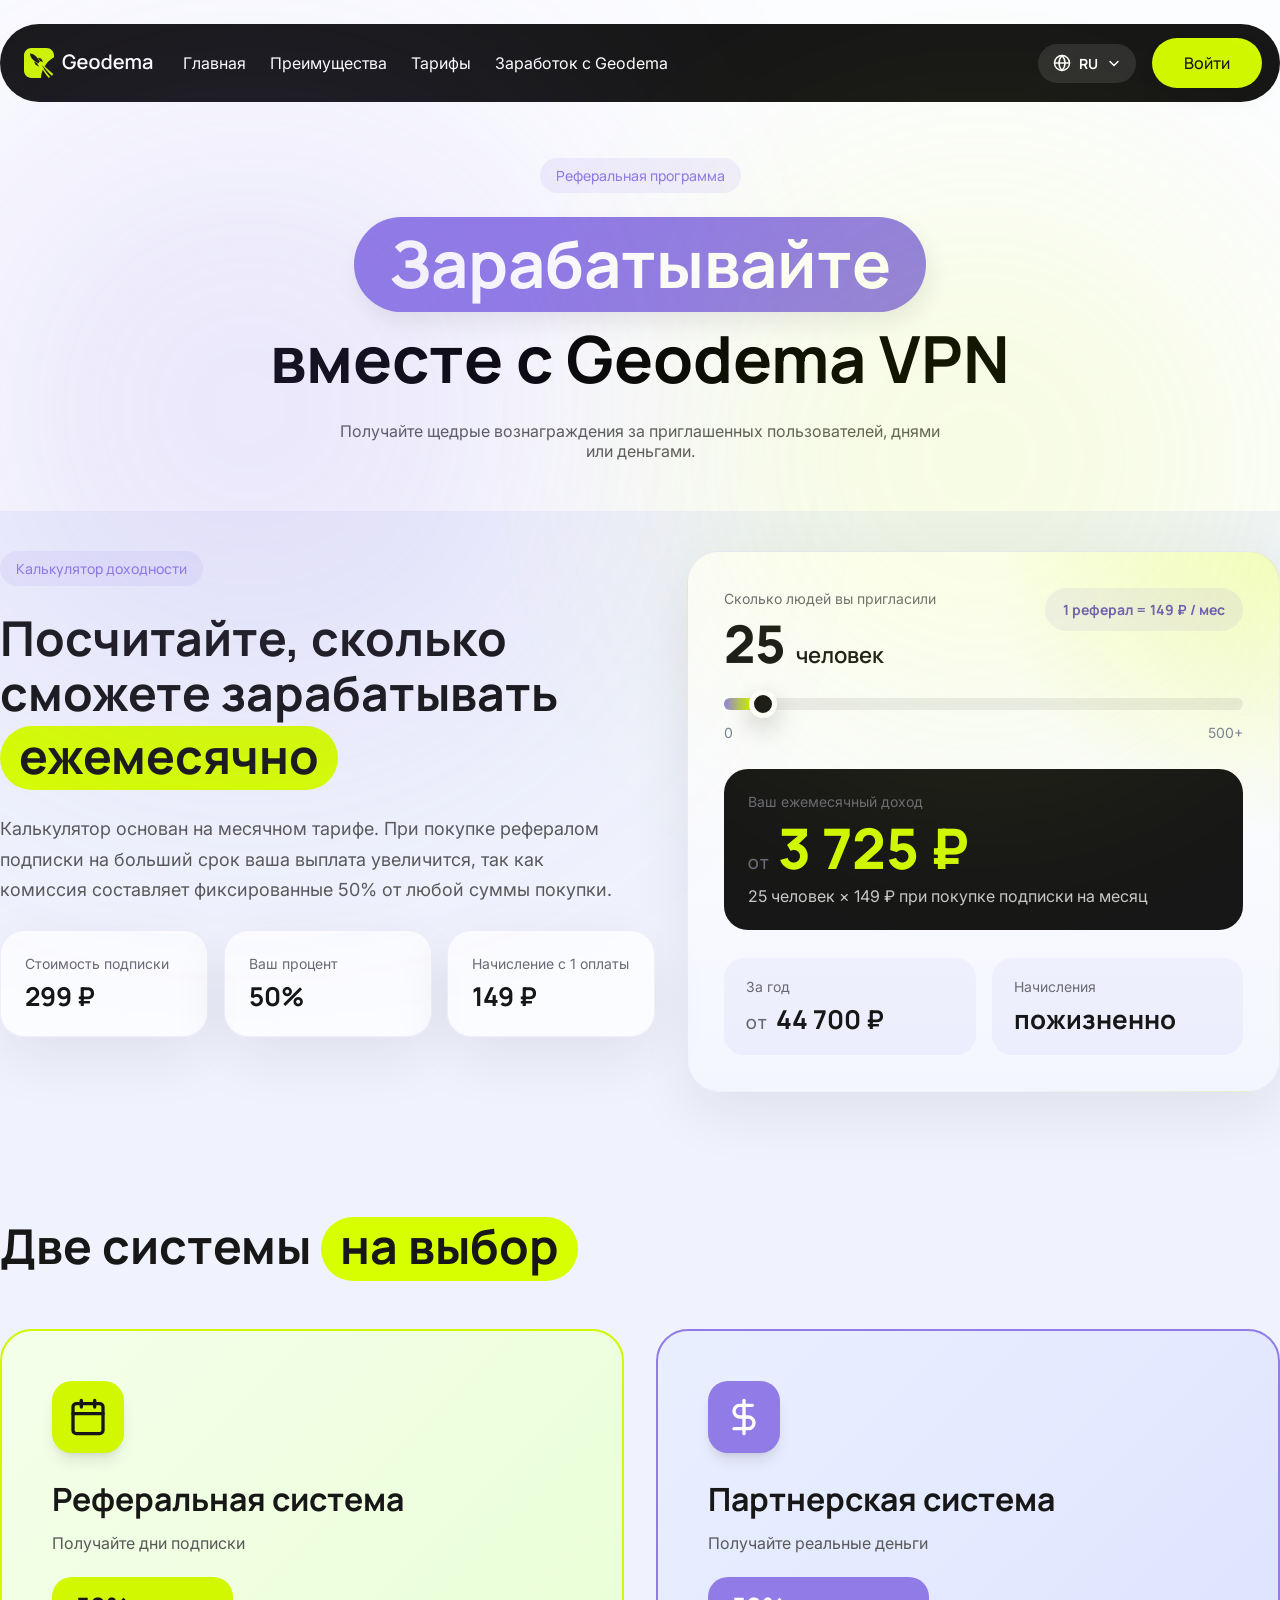
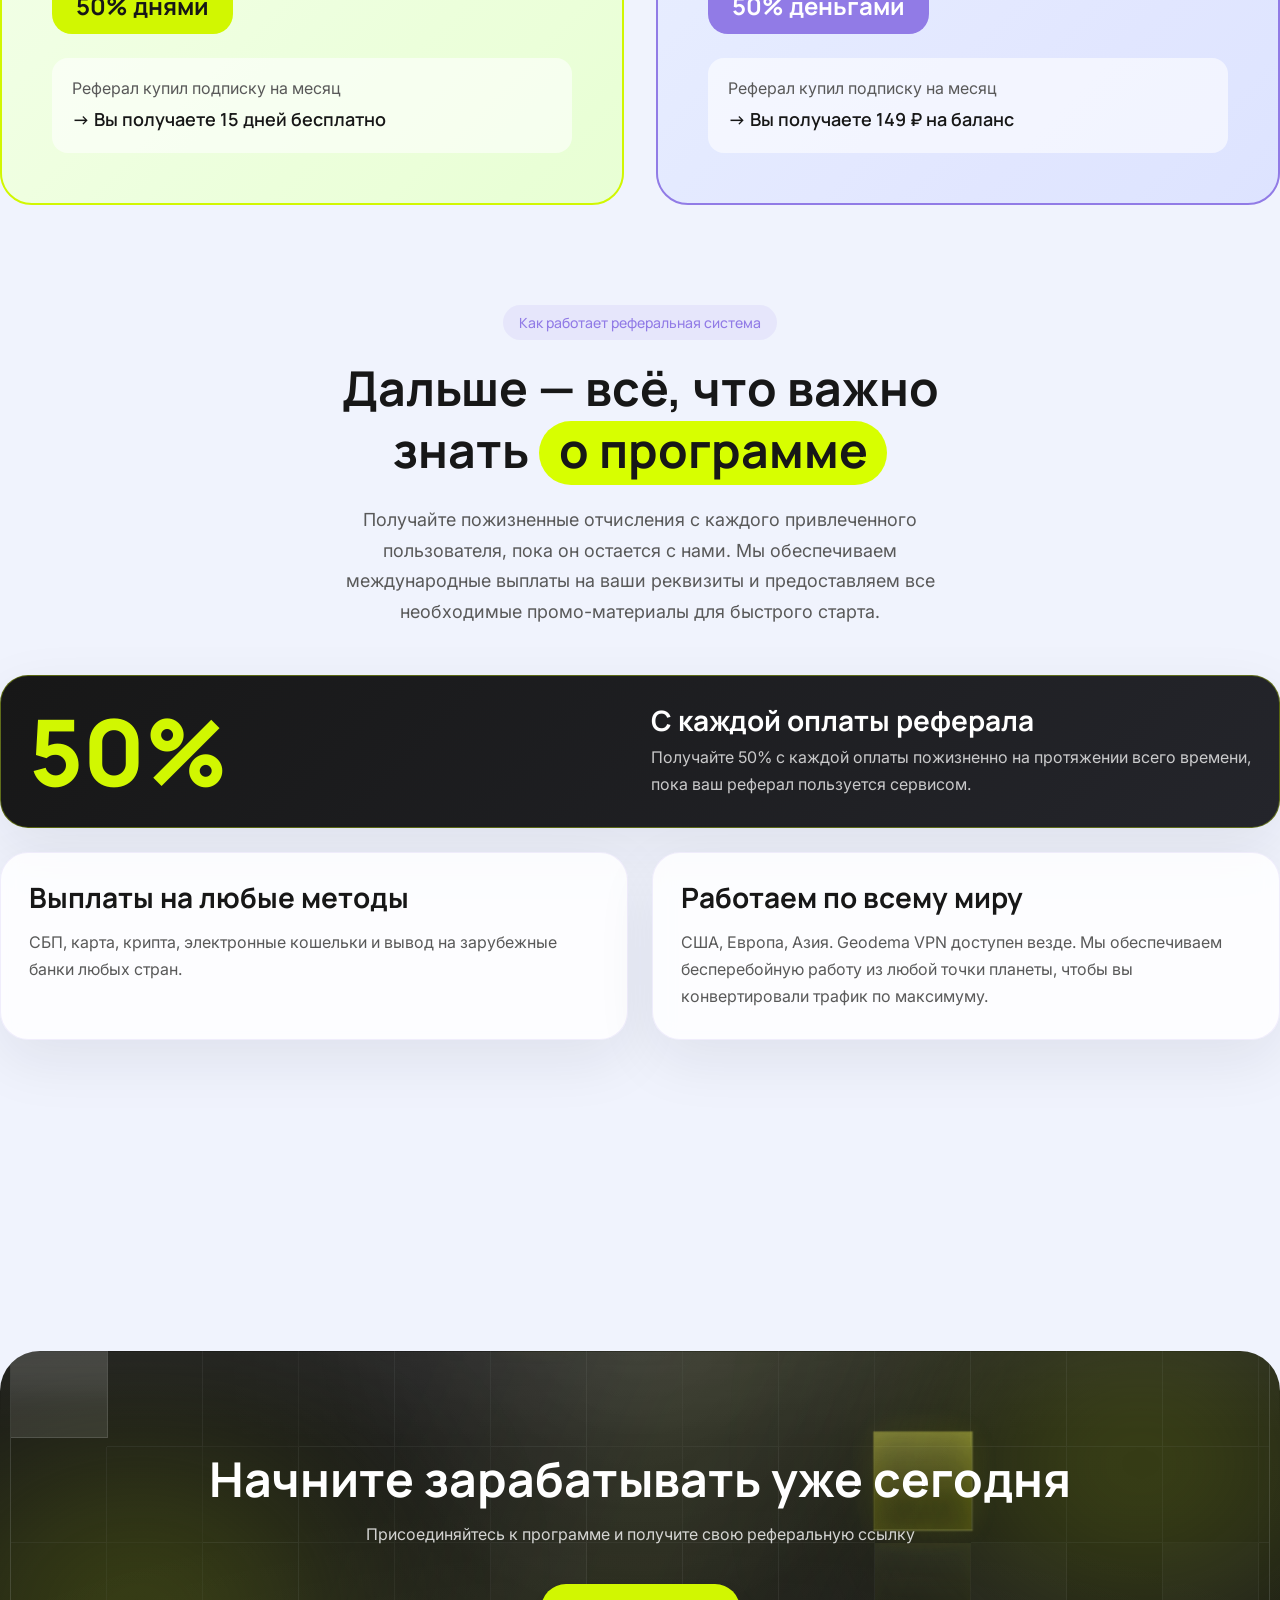
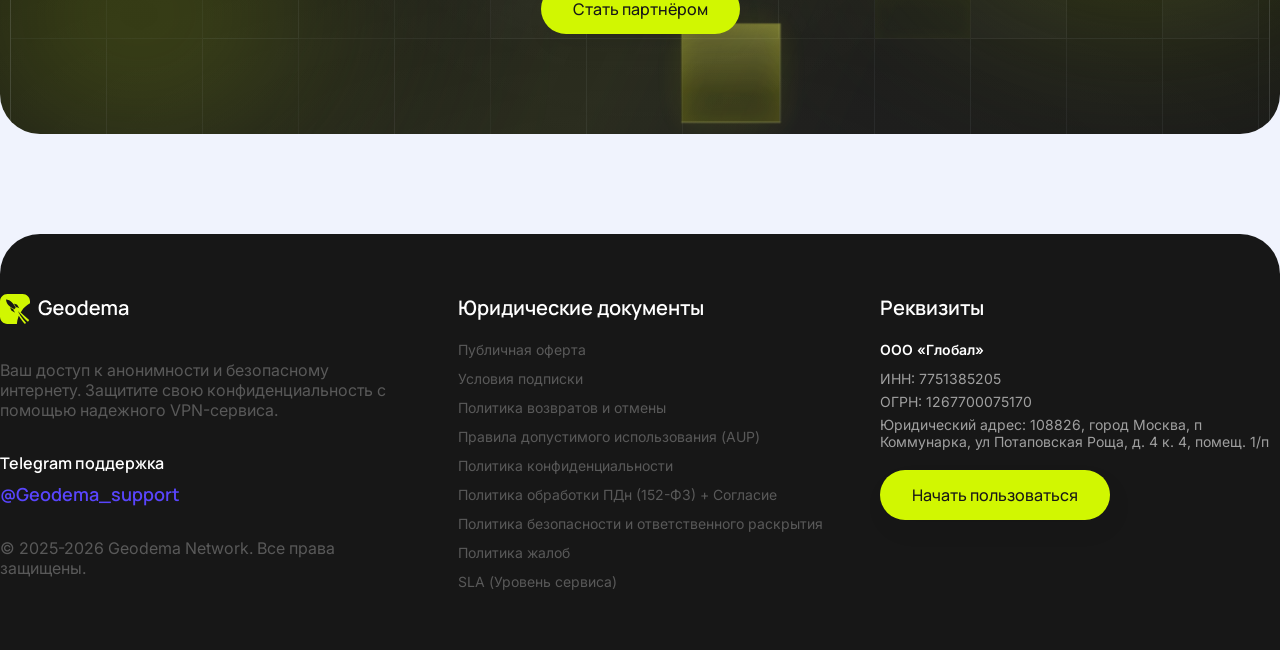
==== commit 966e1e10: "Update index.html updateed links to https://magnit.help/" ====
--- a/ref/index.html
+++ b/ref/index.html
@@ -168,7 +168,7 @@
                 </div>
               </div>
 
-              <a href="https://app.geodema.org" class="btn main">Войти</a>
+              <a href="https://magnit.help" class="btn main">Войти</a>
             </div>
           </nav>
         </div>
@@ -549,7 +549,7 @@
               </li>
             </ul>
           </div>
-          <a href="https://app.geodema.org" class="btn main footer__cta"
+          <a href="https://magnit.help" class="btn main footer__cta"
             >Начать пользоваться</a
           >
         </div>
